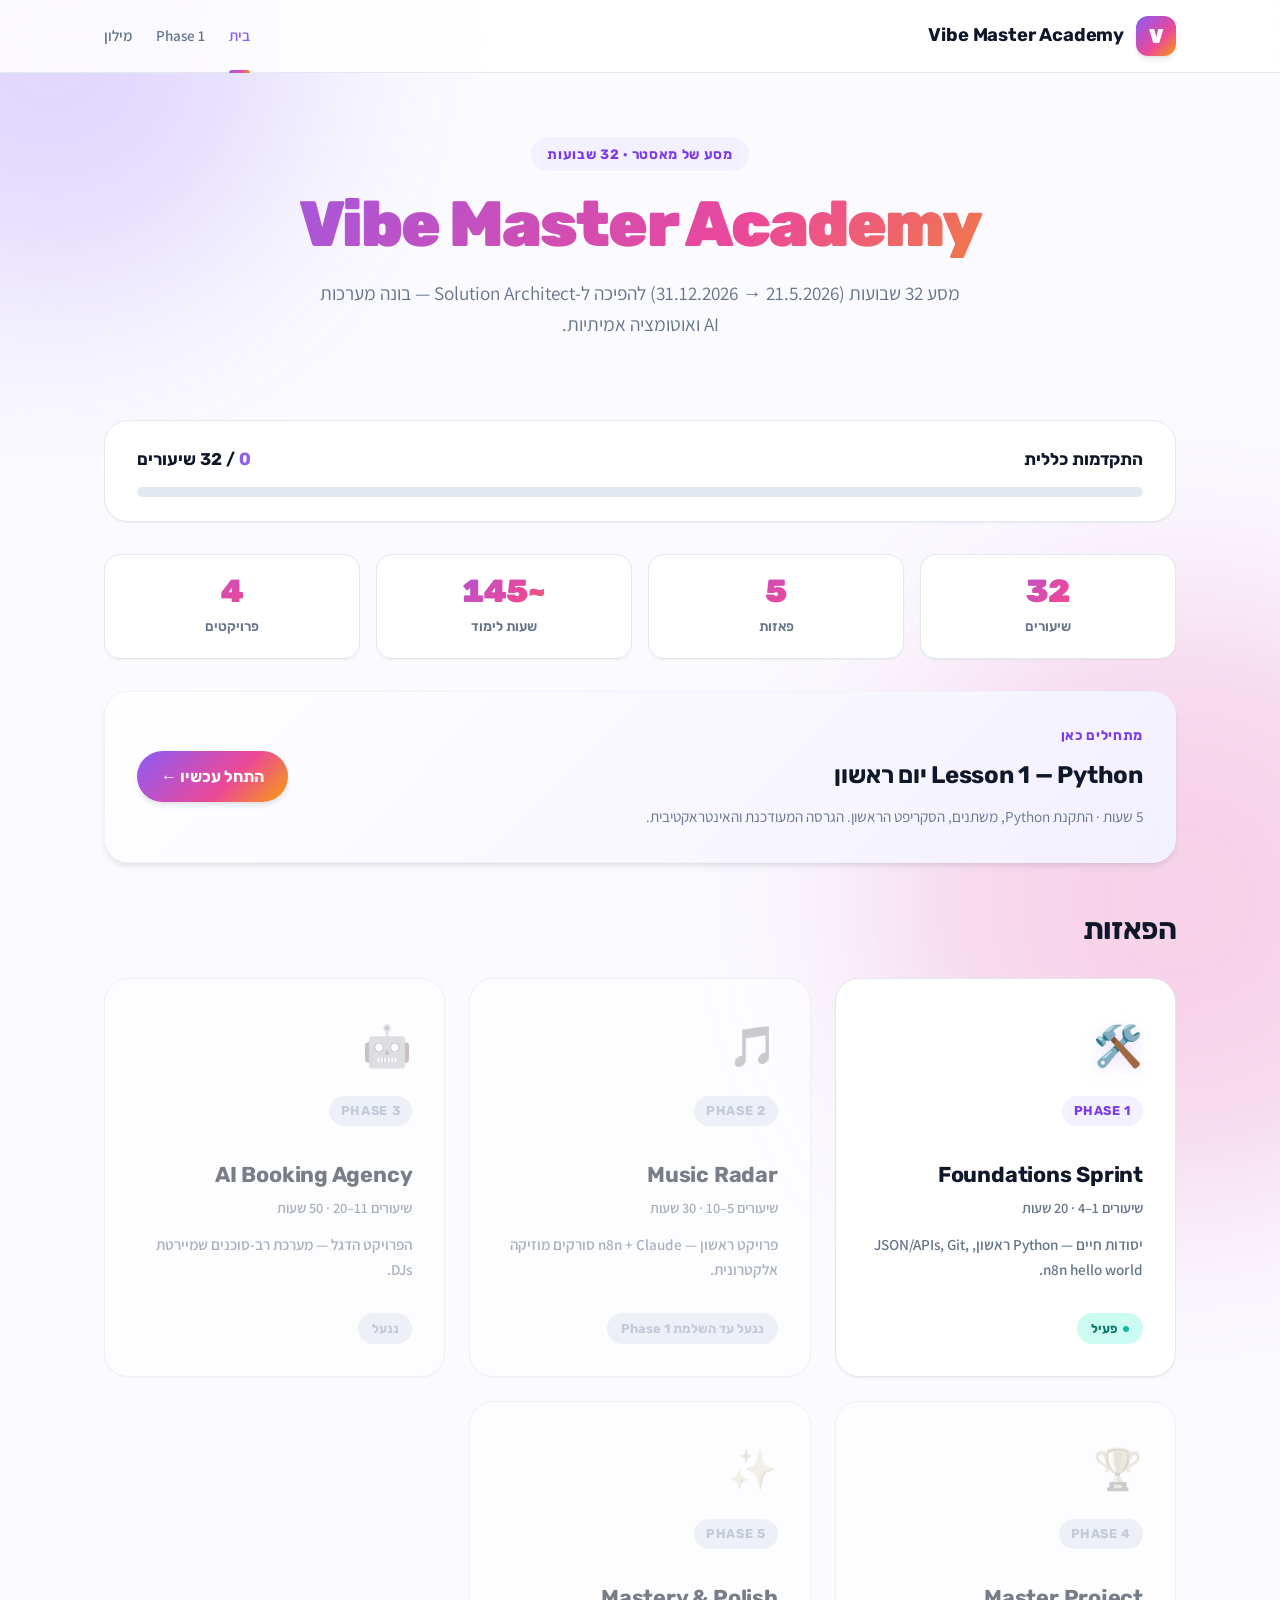
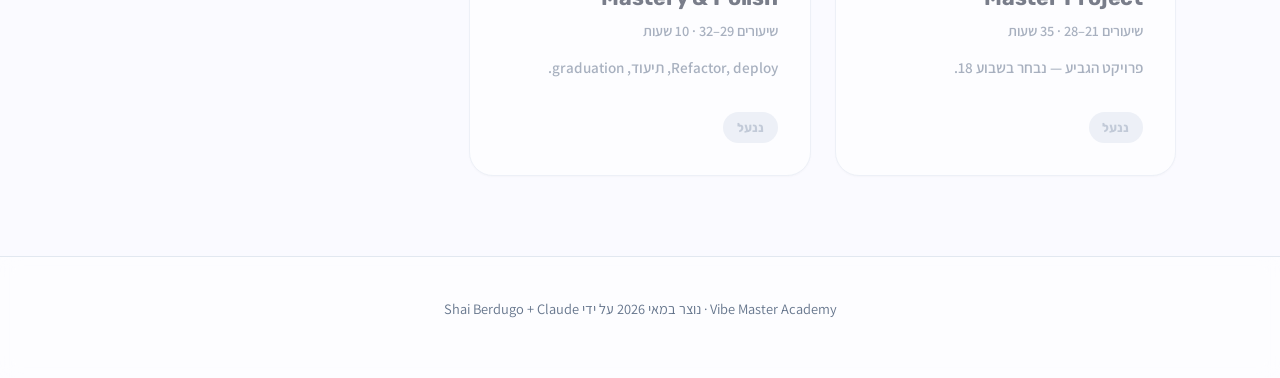
==== index.html @ 9d5c40d8 "Fix mobile horizontal overflow root cause + RTL arrow direction ROOT CAUSE — horizontal overflow on " ====
<!DOCTYPE html>
<html lang="he" dir="rtl">
<head>
  <meta charset="UTF-8">
  <meta name="viewport" content="width=device-width, initial-scale=1.0">
  <title>Vibe Master Academy — מסע 32 שבועות</title>
  <link rel="stylesheet" href="assets/css/styles.css?v=20260521-10">
</head>
<body>

  <header class="site-header">
    <div class="container site-header__inner">
      <a href="index.html" class="brand">
        <div class="brand__logo">V</div>
        <div class="brand__name">Vibe Master Academy</div>
      </a>
      <nav class="site-nav">
        <a href="index.html">בית</a>
        <a href="phase-1/index.html">Phase 1</a>
        <a href="glossary.html">מילון</a>
      </nav>
    </div>
  </header>

  <main class="container">
    <section class="hero">
      <div class="hero__eyebrow">מסע של מאסטר · 32 שבועות</div>
      <h1 class="hero__title">Vibe Master Academy</h1>
      <p class="hero__subtitle">
        מסע 32 שבועות (21.5.2026 → 31.12.2026) להפיכה ל-Solution Architect — בונה מערכות AI ואוטומציה אמיתיות.
      </p>
    </section>

    <section class="progress">
      <div class="progress__label">
        <span>התקדמות כללית</span>
        <span><strong>0</strong> / 32 שיעורים</span>
      </div>
      <div class="progress__bar">
        <div class="progress__fill" data-pct="0"></div>
      </div>
    </section>

    <div class="stats-strip">
      <div class="stat">
        <div class="stat__num">32</div>
        <div class="stat__label">שיעורים</div>
      </div>
      <div class="stat">
        <div class="stat__num">5</div>
        <div class="stat__label">פאזות</div>
      </div>
      <div class="stat">
        <div class="stat__num">~145</div>
        <div class="stat__label">שעות לימוד</div>
      </div>
      <div class="stat">
        <div class="stat__num">4</div>
        <div class="stat__label">פרויקטים</div>
      </div>
    </div>

    <div class="home-cta">
      <div class="home-cta__text">
        <div class="home-cta__label">מתחילים כאן</div>
        <div class="home-cta__title">Lesson 1 — Python יום ראשון</div>
        <div class="home-cta__desc">5 שעות · התקנת Python, משתנים, הסקריפט הראשון. הגרסה המעודכנת והאינטראקטיבית.</div>
      </div>
      <a href="phase-1/lesson-01.html" class="home-cta__btn">התחל עכשיו ←</a>
    </div>

    <h2>הפאזות</h2>
    <section class="phases">

      <a href="phase-1/index.html" class="phase-card">
        <span class="phase-card__icon">🛠️</span>
        <div class="phase-card__number">Phase 1</div>
        <h3 class="phase-card__title">Foundations Sprint</h3>
        <div class="phase-card__meta">שיעורים 1–4 · 20 שעות</div>
        <p class="phase-card__desc">יסודות חיים — Python ראשון, JSON/APIs, Git, n8n hello world.</p>
        <span class="phase-card__status phase-card__status--active">פעיל</span>
      </a>

      <a class="phase-card phase-card--locked">
        <span class="phase-card__icon">🎵</span>
        <div class="phase-card__number">Phase 2</div>
        <h3 class="phase-card__title">Music Radar</h3>
        <div class="phase-card__meta">שיעורים 5–10 · 30 שעות</div>
        <p class="phase-card__desc">פרויקט ראשון — n8n + Claude סורקים מוזיקה אלקטרונית.</p>
        <span class="phase-card__status phase-card__status--locked">ננעל עד השלמת Phase 1</span>
      </a>

      <a class="phase-card phase-card--locked">
        <span class="phase-card__icon">🤖</span>
        <div class="phase-card__number">Phase 3</div>
        <h3 class="phase-card__title">AI Booking Agency</h3>
        <div class="phase-card__meta">שיעורים 11–20 · 50 שעות</div>
        <p class="phase-card__desc">הפרויקט הדגל — מערכת רב-סוכנים שמיירטת DJs.</p>
        <span class="phase-card__status phase-card__status--locked">ננעל</span>
      </a>

      <a class="phase-card phase-card--locked">
        <span class="phase-card__icon">🏆</span>
        <div class="phase-card__number">Phase 4</div>
        <h3 class="phase-card__title">Master Project</h3>
        <div class="phase-card__meta">שיעורים 21–28 · 35 שעות</div>
        <p class="phase-card__desc">פרויקט הגביע — נבחר בשבוע 18.</p>
        <span class="phase-card__status phase-card__status--locked">ננעל</span>
      </a>

      <a class="phase-card phase-card--locked">
        <span class="phase-card__icon">✨</span>
        <div class="phase-card__number">Phase 5</div>
        <h3 class="phase-card__title">Mastery & Polish</h3>
        <div class="phase-card__meta">שיעורים 29–32 · 10 שעות</div>
        <p class="phase-card__desc">Refactor, deploy, תיעוד, graduation.</p>
        <span class="phase-card__status phase-card__status--locked">ננעל</span>
      </a>

    </section>

  </main>

  <footer class="site-footer">
    <div class="container">
      <p>Vibe Master Academy · נוצר במאי 2026 על ידי Shai Berdugo + Claude</p>
    </div>
  </footer>

  <script src="assets/js/app.js?v=20260521-10"></script>
</body>
</html>
---- assets/css/styles.css ----
/* ============================================
   Vibe Master Academy — Global Styles v2
   Hebrew RTL · playful + clean · modern fonts
   ============================================ */

@import url('https://fonts.googleapis.com/css2?family=Rubik:wght@500;700;900&family=Assistant:wght@400;600;700&family=JetBrains+Mono:wght@400;500&display=swap');

:root {
  /* Palette */
  --color-bg: #fafaff;
  --color-bg-card: #ffffff;
  --color-text: #0f172a;
  --color-text-soft: #64748b;
  --color-text-muted: #94a3b8;

  --color-primary: #8b5cf6;
  --color-primary-light: #a78bfa;
  --color-primary-dark: #7c3aed;
  --color-primary-soft: #f3f0ff;

  --color-secondary: #ec4899;
  --color-secondary-soft: #fce7f3;

  --color-accent: #14b8a6;
  --color-accent-soft: #ccfbf1;

  --color-success: #10b981;
  --color-warning: #f59e0b;
  --color-danger: #ef4444;

  --color-border: #e2e8f0;
  --color-border-strong: #cbd5e1;

  /* Gradients */
  --gradient-hero: linear-gradient(135deg, #8b5cf6 0%, #ec4899 60%, #f59e0b 100%);
  --gradient-purple: linear-gradient(135deg, #8b5cf6, #a78bfa);
  --gradient-pink: linear-gradient(135deg, #ec4899, #f472b6);

  /* Typography */
  --font-display: 'Rubik', -apple-system, BlinkMacSystemFont, sans-serif;
  --font-body: 'Assistant', -apple-system, BlinkMacSystemFont, sans-serif;
  --font-mono: 'JetBrains Mono', 'Fira Code', monospace;

  /* Spacing */
  --space-1: 0.25rem;
  --space-2: 0.5rem;
  --space-3: 0.75rem;
  --space-4: 1rem;
  --space-5: 1.25rem;
  --space-6: 1.5rem;
  --space-8: 2rem;
  --space-10: 2.5rem;
  --space-12: 3rem;
  --space-16: 4rem;
  --space-20: 5rem;

  /* Radii */
  --radius-sm: 0.5rem;
  --radius-md: 0.75rem;
  --radius-lg: 1rem;
  --radius-xl: 1.5rem;
  --radius-full: 999px;

  /* Shadows */
  --shadow-sm: 0 1px 2px rgb(15 23 42 / 0.05);
  --shadow-md: 0 4px 6px -1px rgb(15 23 42 / 0.1), 0 2px 4px -2px rgb(15 23 42 / 0.06);
  --shadow-lg: 0 10px 15px -3px rgb(15 23 42 / 0.1), 0 4px 6px -4px rgb(15 23 42 / 0.06);
  --shadow-xl: 0 20px 25px -5px rgb(15 23 42 / 0.1), 0 8px 10px -6px rgb(15 23 42 / 0.06);

  /* Transitions */
  --transition: 200ms cubic-bezier(0.4, 0, 0.2, 1);
}

* {
  box-sizing: border-box;
  margin: 0;
  padding: 0;
}

html {
  font-size: 16px;
  scroll-behavior: smooth;
}

body {
  direction: rtl;
  font-family: var(--font-body);
  font-size: 1.0625rem;
  line-height: 1.7;
  color: var(--color-text);
  background: var(--color-bg);
  min-height: 100vh;
  position: relative;
  overflow-x: hidden;
}

/* Decorative background blobs */
body::before,
body::after {
  content: '';
  position: fixed;
  border-radius: 50%;
  filter: blur(100px);
  opacity: 0.22;
  pointer-events: none;
  z-index: -1;
}

body::before {
  width: 500px;
  height: 500px;
  background: var(--color-primary);
  top: -200px;
  left: -200px;
}

body::after {
  width: 600px;
  height: 600px;
  background: var(--color-secondary);
  bottom: -300px;
  right: -200px;
}

/* === Layout === */
.container {
  max-width: 1120px;
  margin: 0 auto;
  padding: 0 var(--space-6);
  position: relative;
  z-index: 1;
}

.site-header {
  background: rgba(255, 255, 255, 0.85);
  backdrop-filter: blur(20px);
  -webkit-backdrop-filter: blur(20px);
  border-bottom: 1px solid var(--color-border);
  padding: var(--space-4) 0;
  position: sticky;
  top: 0;
  z-index: 100;
}

.site-header__inner {
  display: flex;
  align-items: center;
  justify-content: space-between;
}

.brand {
  display: flex;
  align-items: center;
  gap: var(--space-3);
  text-decoration: none;
  color: var(--color-text);
}

.brand__logo {
  width: 40px;
  height: 40px;
  border-radius: var(--radius-md);
  background: var(--gradient-hero);
  display: flex;
  align-items: center;
  justify-content: center;
  color: white;
  font-weight: 900;
  font-family: var(--font-display);
  font-size: 1.25rem;
  box-shadow: var(--shadow-md);
}

.brand__name {
  font-family: var(--font-display);
  font-weight: 700;
  font-size: 1.15rem;
  letter-spacing: -0.01em;
}

.site-nav {
  display: flex;
  gap: var(--space-6);
}

.site-nav a {
  color: var(--color-text-soft);
  text-decoration: none;
  font-weight: 600;
  font-size: 0.95rem;
  transition: color var(--transition);
  position: relative;
}

.site-nav a:hover,
.site-nav a.active {
  color: var(--color-primary);
}

.site-nav a.active::after {
  content: '';
  position: absolute;
  bottom: -24px;
  right: 0;
  left: 0;
  height: 3px;
  background: var(--gradient-hero);
  border-radius: var(--radius-full) var(--radius-full) 0 0;
}

/* === Typography === */
h1, h2, h3, h4 {
  font-family: var(--font-display);
  font-weight: 700;
  line-height: 1.2;
  letter-spacing: -0.02em;
  margin-bottom: var(--space-4);
}

h1 { font-size: 2.5rem; font-weight: 900; }
h2 { font-size: 1.85rem; margin-top: var(--space-12); }
h3 { font-size: 1.4rem; margin-top: var(--space-6); }
h4 { font-size: 1.15rem; margin-top: var(--space-4); }

p { margin-bottom: var(--space-4); }

a {
  color: var(--color-primary);
  text-decoration: none;
  font-weight: 600;
}

a:hover { text-decoration: underline; }

strong { font-weight: 700; }

code {
  font-family: var(--font-mono);
  font-size: 0.9em;
  background: var(--color-primary-soft);
  color: var(--color-primary-dark);
  padding: 0.15rem 0.5rem;
  border-radius: var(--radius-sm);
  direction: ltr;
  display: inline-block;
  font-weight: 500;
}

pre {
  background: #1e293b;
  color: #f1f5f9;
  padding: var(--space-5);
  border-radius: var(--radius-md);
  overflow-x: auto;
  margin: var(--space-4) 0;
  direction: ltr;
  text-align: left;
  box-shadow: var(--shadow-md);
}

pre code {
  background: transparent;
  color: inherit;
  padding: 0;
  font-weight: 400;
}

kbd {
  display: inline-block;
  background: linear-gradient(180deg, #ffffff, #f1f5f9);
  border: 1px solid var(--color-border-strong);
  border-bottom-width: 2px;
  border-radius: var(--radius-sm);
  padding: 0.1rem 0.5rem;
  font-family: var(--font-mono);
  font-size: 0.85em;
  font-weight: 600;
  color: var(--color-text);
  box-shadow: 0 1px 0 rgba(15, 23, 42, 0.05);
  direction: ltr;
  white-space: nowrap;
  margin: 0 0.1rem;
}

/* === Hero === */
.hero {
  padding: var(--space-16) 0 var(--space-12);
  text-align: center;
  animation: fadeInUp 600ms ease-out;
}

.hero__eyebrow {
  display: inline-block;
  background: var(--color-primary-soft);
  color: var(--color-primary-dark);
  font-family: var(--font-display);
  font-weight: 700;
  font-size: 0.85rem;
  padding: 0.35rem 1rem;
  border-radius: var(--radius-full);
  margin-bottom: var(--space-5);
  text-transform: uppercase;
  letter-spacing: 0.05em;
}

.hero__title {
  font-family: var(--font-display);
  font-size: clamp(2.5rem, 6vw, 4rem);
  font-weight: 900;
  letter-spacing: -0.03em;
  line-height: 1.05;
  margin-bottom: var(--space-5);
  background: var(--gradient-hero);
  -webkit-background-clip: text;
  -webkit-text-fill-color: transparent;
  background-clip: text;
}

.hero__subtitle {
  font-size: 1.2rem;
  color: var(--color-text-soft);
  max-width: 640px;
  margin: 0 auto;
  line-height: 1.6;
}

/* === Progress === */
.progress {
  background: var(--color-bg-card);
  border: 1px solid var(--color-border);
  border-radius: var(--radius-xl);
  padding: var(--space-6) var(--space-8);
  margin: var(--space-8) 0;
  box-shadow: var(--shadow-sm);
}

.progress__label {
  display: flex;
  justify-content: space-between;
  align-items: center;
  font-family: var(--font-display);
  font-weight: 700;
  margin-bottom: var(--space-3);
  color: var(--color-text);
}

.progress__label strong {
  font-size: 1.1rem;
  color: var(--color-primary);
}

.progress__bar {
  height: 10px;
  background: var(--color-border);
  border-radius: var(--radius-full);
  overflow: hidden;
}

.progress__fill {
  height: 100%;
  background: var(--gradient-hero);
  border-radius: var(--radius-full);
  transition: width 800ms cubic-bezier(0.4, 0, 0.2, 1);
}

/* === Phase grid === */
.phases {
  display: grid;
  grid-template-columns: repeat(auto-fit, minmax(290px, 1fr));
  gap: var(--space-6);
  margin: var(--space-8) 0 var(--space-16);
}

.phase-card {
  background: var(--color-bg-card);
  border: 1px solid var(--color-border);
  border-radius: var(--radius-xl);
  padding: var(--space-8);
  transition: all var(--transition);
  text-decoration: none;
  color: var(--color-text);
  display: block;
  position: relative;
  overflow: hidden;
  box-shadow: var(--shadow-sm);
  animation: fadeInUp 500ms ease-out backwards;
}

.phase-card::before {
  content: '';
  position: absolute;
  top: 0;
  right: 0;
  left: 0;
  height: 4px;
  background: var(--gradient-hero);
  opacity: 0;
  transition: opacity var(--transition);
}

.phase-card:hover {
  transform: translateY(-4px);
  box-shadow: var(--shadow-xl);
  border-color: var(--color-primary-light);
  text-decoration: none;
}

.phase-card:hover::before { opacity: 1; }

.phase-card:nth-child(1) { animation-delay: 50ms; }
.phase-card:nth-child(2) { animation-delay: 100ms; }
.phase-card:nth-child(3) { animation-delay: 150ms; }
.phase-card:nth-child(4) { animation-delay: 200ms; }
.phase-card:nth-child(5) { animation-delay: 250ms; }

.phase-card__icon {
  font-size: 2.5rem;
  margin-bottom: var(--space-4);
  display: block;
  filter: drop-shadow(0 4px 8px rgb(139 92 246 / 0.2));
}

.phase-card__number {
  display: inline-block;
  background: var(--color-primary-soft);
  color: var(--color-primary-dark);
  font-family: var(--font-display);
  font-weight: 700;
  font-size: 0.8rem;
  padding: 0.25rem 0.75rem;
  border-radius: var(--radius-full);
  margin-bottom: var(--space-3);
  text-transform: uppercase;
  letter-spacing: 0.05em;
}

/* ============================================
   Interactive Lesson Components
   ============================================ */

/* Lesson hero */
.lesson-hero {
  background: linear-gradient(135deg, var(--color-primary-soft), #fff 60%);
  border-radius: var(--radius-xl);
  padding: var(--space-10) var(--space-8);
  margin: var(--space-8) 0;
  border: 1px solid var(--color-border);
  box-shadow: var(--shadow-sm);
}

.lesson-hero__meta {
  display: inline-block;
  background: white;
  color: var(--color-primary-dark);
  font-family: var(--font-display);
  font-size: 0.8rem;
  font-weight: 700;
  padding: 0.4rem 1rem;
  border-radius: var(--radius-full);
  margin-bottom: var(--space-4);
  text-transform: uppercase;
  letter-spacing: 0.05em;
  border: 1px solid var(--color-primary-soft);
}

.lesson-hero__title {
  font-family: var(--font-display);
  font-size: clamp(2rem, 5vw, 3rem);
  font-weight: 900;
  letter-spacing: -0.03em;
  line-height: 1.1;
  margin-bottom: var(--space-4);
}

.lesson-hero__intro {
  font-size: 1.15rem;
  color: var(--color-text-soft);
  margin-bottom: var(--space-6);
  line-height: 1.6;
}

.objectives {
  background: white;
  border: 1px solid var(--color-border);
  border-radius: var(--radius-lg);
  padding: var(--space-5) var(--space-6);
  margin-top: var(--space-6);
}

.objectives__title {
  font-family: var(--font-display);
  font-weight: 700;
  font-size: 0.95rem;
  margin-bottom: var(--space-3);
  color: var(--color-primary-dark);
  text-transform: uppercase;
  letter-spacing: 0.05em;
}

.objectives__list {
  list-style: none;
  padding: 0;
  margin: 0;
}

.objectives__list li {
  padding: var(--space-2) 0;
  display: flex;
  align-items: start;
  gap: var(--space-3);
  font-weight: 600;
}

.objectives__list li::before {
  content: '✓';
  color: var(--color-success);
  font-weight: 900;
  flex-shrink: 0;
}

/* Sticky lesson TOC */
.lesson-toc {
  position: sticky;
  top: 72px;
  background: rgba(255, 255, 255, 0.95);
  backdrop-filter: blur(20px);
  -webkit-backdrop-filter: blur(20px);
  border: 1px solid var(--color-border);
  border-radius: var(--radius-full);
  padding: var(--space-2);
  margin: var(--space-8) 0;
  z-index: 50;
  box-shadow: var(--shadow-md);
  display: flex;
  gap: var(--space-1);
  overflow-x: auto;
}

.lesson-toc__item {
  flex: 1;
  text-align: center;
  padding: var(--space-2) var(--space-4);
  border-radius: var(--radius-full);
  text-decoration: none;
  color: var(--color-text-soft);
  font-family: var(--font-display);
  font-weight: 600;
  font-size: 0.9rem;
  transition: all var(--transition);
  white-space: nowrap;
  min-width: max-content;
}

.lesson-toc__item:hover {
  background: var(--color-primary-soft);
  color: var(--color-primary-dark);
  text-decoration: none;
}

.lesson-toc__item.active {
  background: var(--gradient-hero);
  color: white;
  box-shadow: var(--shadow-sm);
}

.lesson-toc__item.completed {
  color: var(--color-success);
}

.lesson-toc__item.completed::before {
  content: '✓ ';
}

/* Lesson sections */
.lesson-section {
  background: white;
  border: 1px solid var(--color-border);
  border-radius: var(--radius-xl);
  padding: var(--space-8);
  margin: var(--space-6) 0;
  box-shadow: var(--shadow-sm);
  scroll-margin-top: 140px;
}

.lesson-section__header {
  display: flex;
  align-items: center;
  gap: var(--space-4);
  margin-bottom: var(--space-6);
  padding-bottom: var(--space-4);
  border-bottom: 2px solid var(--color-primary-soft);
}

.lesson-section__num {
  width: 44px;
  height: 44px;
  border-radius: var(--radius-md);
  background: var(--gradient-hero);
  color: white;
  display: flex;
  align-items: center;
  justify-content: center;
  font-family: var(--font-display);
  font-weight: 900;
  font-size: 1.25rem;
  flex-shrink: 0;
}

.lesson-section__title {
  font-family: var(--font-display);
  font-size: 1.6rem;
  font-weight: 700;
  margin: 0;
  flex: 1;
}

.lesson-section__time {
  background: var(--color-primary-soft);
  color: var(--color-primary-dark);
  font-family: var(--font-display);
  font-weight: 700;
  font-size: 0.85rem;
  padding: 0.3rem 0.8rem;
  border-radius: var(--radius-full);
}

/* Code blocks */
.code-block {
  border-radius: var(--radius-md);
  overflow: hidden;
  margin: var(--space-4) 0;
  box-shadow: var(--shadow-md);
  border: 1px solid #334155;
}

.code-block__header {
  display: flex;
  justify-content: space-between;
  align-items: center;
  background: #0f172a;
  color: #94a3b8;
  padding: var(--space-2) var(--space-4);
  font-family: var(--font-mono);
  font-size: 0.85rem;
  direction: ltr;
}

.code-block__filename {
  font-weight: 500;
}

.code-block__copy {
  background: transparent;
  border: 1px solid #334155;
  color: #cbd5e1;
  padding: 0.25rem 0.7rem;
  border-radius: var(--radius-sm);
  font-family: var(--font-body);
  font-size: 0.8rem;
  font-weight: 600;
  cursor: pointer;
  transition: all var(--transition);
}

.code-block__copy:hover {
  background: #1e293b;
  color: white;
}

.code-block__copy.copied {
  background: var(--color-success);
  color: white;
  border-color: var(--color-success);
}

.code-block pre {
  margin: 0;
  border-radius: 0;
  box-shadow: none;
}

/* Steps */
.steps {
  display: flex;
  flex-direction: column;
  gap: var(--space-4);
  margin: var(--space-6) 0;
}

.step {
  display: flex;
  gap: var(--space-4);
  padding: var(--space-5);
  background: var(--color-primary-soft);
  border-radius: var(--radius-lg);
  border-right: 4px solid var(--color-primary);
}

.step__num {
  width: 36px;
  height: 36px;
  border-radius: 50%;
  background: white;
  color: var(--color-primary-dark);
  display: flex;
  align-items: center;
  justify-content: center;
  font-family: var(--font-display);
  font-weight: 900;
  font-size: 1rem;
  flex-shrink: 0;
  box-shadow: var(--shadow-sm);
}

.step__body { flex: 1; }

.step__title {
  font-family: var(--font-display);
  font-weight: 700;
  font-size: 1.1rem;
  margin-bottom: var(--space-2);
}

/* Expected output */
.output {
  margin: var(--space-4) 0;
  border-radius: var(--radius-md);
  overflow: hidden;
  border: 2px solid var(--color-accent);
}

.output__label {
  background: var(--color-accent);
  color: white;
  font-family: var(--font-display);
  font-weight: 700;
  font-size: 0.85rem;
  padding: 0.4rem var(--space-4);
  text-transform: uppercase;
  letter-spacing: 0.05em;
}

.output pre {
  margin: 0;
  background: #f0fdfa;
  color: #134e4a;
  border-radius: 0;
  box-shadow: none;
}

/* Inline term tooltip */
.term {
  display: inline;
  border-bottom: 2px dotted var(--color-primary);
  cursor: help;
  font-weight: 700;
  color: var(--color-primary-dark);
  position: relative;
}

.term:hover { background: var(--color-primary-soft); }

/* Tooltip */
.tooltip {
  position: absolute;
  background: #0f172a;
  color: white;
  padding: var(--space-3) var(--space-4);
  border-radius: var(--radius-md);
  font-size: 0.9rem;
  font-weight: 400;
  line-height: 1.5;
  max-width: 280px;
  z-index: 1000;
  box-shadow: var(--shadow-xl);
  animation: tooltipIn 200ms ease-out;
  pointer-events: auto;
}

.tooltip__title {
  font-family: var(--font-display);
  font-weight: 700;
  color: #c4b5fd;
  margin-bottom: var(--space-1);
  font-size: 0.95rem;
}

.tooltip__link {
  display: inline-block;
  margin-top: var(--space-2);
  color: #a78bfa;
  font-weight: 600;
  font-size: 0.85rem;
  text-decoration: none;
}

.tooltip__link:hover { text-decoration: underline; }

@keyframes tooltipIn {
  from { opacity: 0; transform: translateY(-4px); }
  to { opacity: 1; transform: translateY(0); }
}

/* Hint / Solution disclosure */
.hint, .solution {
  background: var(--color-bg);
  border: 1px solid var(--color-border);
  border-radius: var(--radius-md);
  padding: var(--space-4) var(--space-5);
  margin: var(--space-4) 0;
}

.hint summary, .solution summary {
  cursor: pointer;
  font-family: var(--font-display);
  font-weight: 700;
  font-size: 1rem;
  color: var(--color-primary-dark);
  list-style: none;
  display: flex;
  align-items: center;
  gap: var(--space-2);
}

.hint summary::before {
  content: '💡';
  font-size: 1.2rem;
}

.solution summary::before {
  content: '🔓';
  font-size: 1.2rem;
}

.hint[open] summary, .solution[open] summary {
  margin-bottom: var(--space-3);
}

.hint[open], .solution[open] {
  background: white;
  box-shadow: var(--shadow-sm);
}

/* Refresher box */
.refresher {
  background: linear-gradient(135deg, #fef3c7, #fffbeb);
  border-right: 4px solid var(--color-warning);
  padding: var(--space-4) var(--space-5);
  border-radius: var(--radius-md);
  margin: var(--space-4) 0;
}

.refresher__title {
  font-family: var(--font-display);
  font-weight: 700;
  font-size: 0.95rem;
  color: #92400e;
  margin-bottom: var(--space-2);
  display: flex;
  align-items: center;
  gap: var(--space-2);
}

.refresher__title::before { content: '🔁'; }

/* Section complete button */
.section-complete-btn {
  display: inline-flex;
  align-items: center;
  gap: var(--space-2);
  background: white;
  border: 2px solid var(--color-border);
  color: var(--color-text-soft);
  font-family: var(--font-display);
  font-weight: 700;
  font-size: 1rem;
  padding: var(--space-3) var(--space-6);
  border-radius: var(--radius-full);
  cursor: pointer;
  transition: all var(--transition);
  margin-top: var(--space-6);
}

.section-complete-btn:hover {
  border-color: var(--color-primary);
  color: var(--color-primary);
}

.section-complete-btn.completed {
  background: var(--color-success);
  border-color: var(--color-success);
  color: white;
}

.section-complete-btn.completed::before { content: '✓ '; }

/* Lesson navigation footer */
.lesson-footer {
  display: flex;
  justify-content: space-between;
  gap: var(--space-4);
  margin: var(--space-12) 0 var(--space-8);
}

.lesson-nav-btn {
  flex: 1;
  background: white;
  border: 1px solid var(--color-border);
  border-radius: var(--radius-lg);
  padding: var(--space-5) var(--space-6);
  text-decoration: none;
  color: var(--color-text);
  transition: all var(--transition);
  box-shadow: var(--shadow-sm);
}

.lesson-nav-btn:hover {
  transform: translateY(-2px);
  box-shadow: var(--shadow-lg);
  border-color: var(--color-primary-light);
  text-decoration: none;
}

.lesson-nav-btn__label {
  font-family: var(--font-display);
  font-size: 0.8rem;
  color: var(--color-text-soft);
  font-weight: 600;
  margin-bottom: var(--space-1);
  text-transform: uppercase;
  letter-spacing: 0.05em;
}

.lesson-nav-btn__title {
  font-family: var(--font-display);
  font-weight: 700;
  font-size: 1.1rem;
}

.lesson-nav-btn--disabled {
  opacity: 0.4;
  pointer-events: none;
}

.lesson-nav-btn--next {
  background: var(--gradient-hero);
  color: white;
  border: none;
}

.lesson-nav-btn--next .lesson-nav-btn__label { color: rgba(255,255,255,0.8); }

/* Mini divider between subsections */
.mini-divider {
  border: none;
  border-top: 1px dashed var(--color-border);
  margin: var(--space-6) 0;
}

/* Table styling */
.lesson-section table {
  width: 100%;
  border-collapse: collapse;
  margin: var(--space-4) 0;
  font-family: var(--font-body);
}

.lesson-section table thead {
  background: var(--color-primary-soft);
}

.lesson-section table th,
.lesson-section table td {
  padding: var(--space-3) var(--space-4);
  text-align: right;
  border: 1px solid var(--color-border);
}

.lesson-section table th {
  font-family: var(--font-display);
  font-weight: 700;
  color: var(--color-primary-dark);
}

.lesson-section table code {
  white-space: nowrap;
}

/* Responsive */
@media (max-width: 768px) {
  .lesson-toc { padding: var(--space-1); gap: 0; }
  .lesson-toc__item { font-size: 0.8rem; padding: var(--space-2); }
  .lesson-section { padding: var(--space-5); }
  .lesson-section__title { font-size: 1.3rem; }
  .lesson-hero { padding: var(--space-6); }
  .lesson-hero__title { font-size: 1.85rem; }
  .lesson-footer { flex-direction: column; }
}

.phase-card__title {
  font-family: var(--font-display);
  font-size: 1.35rem;
  font-weight: 700;
  margin-bottom: var(--space-2);
  letter-spacing: -0.01em;
}

.phase-card__meta {
  color: var(--color-text-soft);
  font-size: 0.9rem;
  font-weight: 600;
  margin-bottom: var(--space-3);
}

.phase-card__desc {
  color: var(--color-text-soft);
  font-size: 0.95rem;
  line-height: 1.6;
}

.phase-card--locked {
  opacity: 0.55;
  pointer-events: none;
}

.phase-card--locked .phase-card__number {
  background: var(--color-border);
  color: var(--color-text-muted);
}

.phase-card--locked .phase-card__icon {
  filter: grayscale(0.8);
  opacity: 0.6;
}

.phase-card__status {
  display: inline-flex;
  align-items: center;
  gap: 0.4rem;
  font-size: 0.8rem;
  font-weight: 700;
  padding: 0.3rem 0.85rem;
  border-radius: var(--radius-full);
  margin-top: var(--space-4);
  font-family: var(--font-display);
}

.phase-card__status--active {
  background: var(--color-accent-soft);
  color: #0f766e;
}

.phase-card__status--active::before {
  content: '';
  width: 6px;
  height: 6px;
  background: var(--color-accent);
  border-radius: 50%;
  display: inline-block;
  animation: pulse 1.5s ease-in-out infinite;
}

.phase-card__status--locked {
  background: var(--color-border);
  color: var(--color-text-muted);
}

@keyframes pulse {
  0%, 100% { opacity: 1; transform: scale(1); }
  50% { opacity: 0.5; transform: scale(0.9); }
}

/* === Lesson grid === */
.lessons-grid {
  display: grid;
  grid-template-columns: repeat(auto-fit, minmax(240px, 1fr));
  gap: var(--space-4);
  margin: var(--space-6) 0;
}

.lesson-card {
  background: var(--color-bg-card);
  border: 1px solid var(--color-border);
  border-radius: var(--radius-lg);
  padding: var(--space-5);
  text-decoration: none;
  color: var(--color-text);
  transition: all var(--transition);
  box-shadow: var(--shadow-sm);
}

.lesson-card:hover {
  transform: translateY(-2px);
  box-shadow: var(--shadow-lg);
  border-color: var(--color-primary-light);
  text-decoration: none;
}

.lesson-card__num {
  font-family: var(--font-display);
  font-size: 0.8rem;
  font-weight: 700;
  color: var(--color-primary);
  margin-bottom: var(--space-1);
  text-transform: uppercase;
  letter-spacing: 0.05em;
}

.lesson-card__title {
  font-family: var(--font-display);
  font-weight: 700;
  font-size: 1.1rem;
  margin-bottom: var(--space-2);
}

.lesson-card__hours {
  font-size: 0.85rem;
  color: var(--color-text-soft);
}

/* === Lesson content === */
.lesson {
  max-width: 780px;
  margin: 0 auto;
  padding: var(--space-12) 0;
}

.lesson__meta {
  display: inline-block;
  color: var(--color-primary-dark);
  background: var(--color-primary-soft);
  font-family: var(--font-display);
  font-size: 0.85rem;
  font-weight: 700;
  padding: 0.3rem 0.8rem;
  border-radius: var(--radius-full);
  margin-bottom: var(--space-4);
}

.lesson__title {
  font-family: var(--font-display);
  font-size: 2.5rem;
  font-weight: 900;
  letter-spacing: -0.03em;
  line-height: 1.1;
  margin-bottom: var(--space-4);
}

.lesson__intro {
  font-size: 1.2rem;
  color: var(--color-text-soft);
  margin-bottom: var(--space-8);
  line-height: 1.6;
}

.checklist {
  background: var(--color-bg-card);
  border: 1px solid var(--color-border);
  border-radius: var(--radius-xl);
  padding: var(--space-6) var(--space-8);
  margin: var(--space-6) 0;
  box-shadow: var(--shadow-sm);
}

.checklist ul {
  list-style: none;
  padding: 0;
}

.checklist li {
  padding: var(--space-3) 0;
  display: flex;
  align-items: start;
  gap: var(--space-3);
  cursor: pointer;
  user-select: none;
  transition: color var(--transition);
  font-weight: 600;
}

.checklist li:hover { color: var(--color-primary); }

.checklist li::before {
  content: '○';
  font-size: 1.3rem;
  color: var(--color-text-muted);
  margin-left: var(--space-2);
  flex-shrink: 0;
  transition: all var(--transition);
}

.checklist li.checked::before {
  content: '●';
  color: var(--color-success);
}

.checklist li.checked {
  text-decoration: line-through;
  color: var(--color-text-muted);
}

.callout {
  border-right: 4px solid var(--color-primary);
  background: var(--color-primary-soft);
  padding: var(--space-5) var(--space-6);
  border-radius: var(--radius-md);
  margin: var(--space-6) 0;
}

.callout--warning {
  border-color: var(--color-warning);
  background: #fef3c7;
}

.callout__title {
  font-family: var(--font-display);
  font-weight: 700;
  font-size: 1.05rem;
  margin-bottom: var(--space-2);
  color: var(--color-text);
}

.callout p {
  margin-bottom: 0;
  color: var(--color-text);
}

.callout p + p {
  margin-top: var(--space-3);
}

/* === Footer === */
.site-footer {
  margin-top: var(--space-20);
  padding: var(--space-10) 0;
  background: rgba(255, 255, 255, 0.5);
  backdrop-filter: blur(10px);
  border-top: 1px solid var(--color-border);
  text-align: center;
  color: var(--color-text-soft);
  font-size: 0.9rem;
}

/* === Animations === */
@keyframes fadeInUp {
  from {
    opacity: 0;
    transform: translateY(20px);
  }
  to {
    opacity: 1;
    transform: translateY(0);
  }
}

/* === Responsive === */
@media (max-width: 768px) {
  h1 { font-size: 1.85rem; }
  h2 { font-size: 1.5rem; }
  .lesson__title { font-size: 1.85rem; }
  .site-nav { gap: var(--space-4); font-size: 0.85rem; }
  .container { padding: 0 var(--space-4); }
  .phase-card { padding: var(--space-6); }
  .hero { padding: var(--space-10) 0 var(--space-8); }
  .hero__subtitle { font-size: 1.05rem; }
}

/* ============================================
   UX/UI Overhaul — v3
   Better lesson cards, breadcrumbs, reading progress, badges
   ============================================ */

/* === Reading progress bar (fixed top) === */
.reading-progress {
  position: fixed;
  top: 0;
  right: 0;
  left: 0;
  height: 3px;
  background: transparent;
  z-index: 101;
  pointer-events: none;
}

.reading-progress__fill {
  height: 100%;
  background: var(--gradient-hero);
  width: 0;
  transition: width 100ms ease-out;
  box-shadow: 0 0 8px rgba(139, 92, 246, 0.5);
}

/* === Breadcrumbs === */
.breadcrumbs {
  display: flex;
  align-items: center;
  gap: var(--space-2);
  padding: var(--space-4) 0 0;
  font-family: var(--font-body);
  font-size: 0.9rem;
  color: var(--color-text-soft);
  flex-wrap: wrap;
}

.breadcrumbs a {
  color: var(--color-text-soft);
  text-decoration: none;
  font-weight: 600;
  padding: 0.25rem 0.6rem;
  border-radius: var(--radius-full);
  transition: all var(--transition);
}

.breadcrumbs a:hover {
  background: var(--color-primary-soft);
  color: var(--color-primary-dark);
  text-decoration: none;
}

.breadcrumbs__separator {
  color: var(--color-text-muted);
  font-size: 0.85rem;
  user-select: none;
}

.breadcrumbs__current {
  color: var(--color-text);
  font-weight: 700;
  padding: 0.25rem 0.6rem;
}

.breadcrumbs__home::before {
  content: '🏠';
  margin-left: var(--space-1);
  font-size: 0.95em;
}

/* === Lesson Cards v2 === */
.lessons-grid {
  display: grid;
  grid-template-columns: repeat(2, 1fr);
  gap: var(--space-5);
  margin: var(--space-6) 0 var(--space-12);
}

@media (max-width: 720px) {
  .lessons-grid { grid-template-columns: 1fr; }
}

.lesson-card {
  background: var(--color-bg-card);
  border: 1px solid var(--color-border);
  border-radius: var(--radius-xl);
  padding: var(--space-6);
  text-decoration: none;
  color: var(--color-text);
  transition: all var(--transition);
  box-shadow: var(--shadow-sm);
  position: relative;
  overflow: hidden;
  display: grid;
  grid-template-columns: auto 1fr;
  gap: var(--space-5);
  align-items: start;
}

.lesson-card::before {
  content: '';
  position: absolute;
  inset: 0;
  background: var(--gradient-hero);
  opacity: 0;
  transition: opacity var(--transition);
  pointer-events: none;
  border-radius: var(--radius-xl);
  z-index: -1;
}

.lesson-card::after {
  content: '';
  position: absolute;
  top: 0;
  right: 0;
  width: 6px;
  height: 100%;
  background: var(--gradient-purple);
  opacity: 0;
  transition: opacity var(--transition);
}

.lesson-card:hover {
  transform: translateY(-4px);
  box-shadow: var(--shadow-xl);
  border-color: var(--color-primary-light);
  text-decoration: none;
}

.lesson-card:hover::after { opacity: 1; }

.lesson-card__number {
  font-family: var(--font-display);
  font-weight: 900;
  font-size: 3.5rem;
  line-height: 1;
  background: var(--gradient-hero);
  -webkit-background-clip: text;
  -webkit-text-fill-color: transparent;
  background-clip: text;
  letter-spacing: -0.04em;
  flex-shrink: 0;
}

.lesson-card__body {
  display: flex;
  flex-direction: column;
  gap: var(--space-2);
  min-width: 0;
}

.lesson-card__tag {
  display: inline-block;
  background: var(--color-primary-soft);
  color: var(--color-primary-dark);
  font-family: var(--font-display);
  font-size: 0.7rem;
  font-weight: 700;
  padding: 0.2rem 0.6rem;
  border-radius: var(--radius-full);
  text-transform: uppercase;
  letter-spacing: 0.05em;
  width: fit-content;
}

.lesson-card__title {
  font-family: var(--font-display);
  font-weight: 700;
  font-size: 1.35rem;
  letter-spacing: -0.01em;
  margin: 0;
  line-height: 1.25;
}

.lesson-card__meta {
  display: flex;
  align-items: center;
  gap: var(--space-2);
  font-size: 0.85rem;
  color: var(--color-text-soft);
  font-weight: 600;
}

.lesson-card__meta::before {
  content: '⏱';
  font-size: 0.95rem;
}

.lesson-card__chips {
  display: flex;
  flex-wrap: wrap;
  gap: var(--space-2);
  margin-top: var(--space-2);
}

.lesson-card__chip {
  background: var(--color-bg);
  color: var(--color-text-soft);
  font-size: 0.78rem;
  font-weight: 600;
  padding: 0.2rem 0.7rem;
  border-radius: var(--radius-full);
  border: 1px solid var(--color-border);
}

.lesson-card__cta {
  margin-top: var(--space-3);
  font-family: var(--font-display);
  font-weight: 700;
  font-size: 0.9rem;
  color: var(--color-primary);
  display: inline-flex;
  align-items: center;
  gap: 0.3rem;
  transition: gap var(--transition);
}

.lesson-card:hover .lesson-card__cta { gap: 0.6rem; }

.lesson-card__cta::after { content: '←'; }

/* Locked lesson card */
.lesson-card--locked {
  opacity: 0.55;
  pointer-events: none;
}

.lesson-card--locked .lesson-card__number {
  filter: grayscale(0.8);
}

/* === Section badge (numbered gradient circle) === */
.lesson-section__num {
  background: var(--gradient-hero);
  box-shadow: 0 8px 16px -4px rgba(139, 92, 246, 0.4);
}

/* Decorative divider between sections */
.section-divider {
  display: flex;
  align-items: center;
  justify-content: center;
  margin: var(--space-12) 0;
  gap: var(--space-4);
}

.section-divider::before,
.section-divider::after {
  content: '';
  flex: 1;
  height: 1px;
  background: linear-gradient(to right, transparent, var(--color-border), transparent);
}

.section-divider__dot {
  width: 8px;
  height: 8px;
  border-radius: 50%;
  background: var(--gradient-hero);
  flex-shrink: 0;
}

/* === Lesson hero v2 — topic chips === */
.lesson-hero__chips {
  display: flex;
  flex-wrap: wrap;
  gap: var(--space-2);
  margin-top: var(--space-4);
}

.lesson-hero__chip {
  background: white;
  border: 1px solid var(--color-border);
  color: var(--color-text-soft);
  font-family: var(--font-display);
  font-size: 0.8rem;
  font-weight: 600;
  padding: 0.35rem 0.8rem;
  border-radius: var(--radius-full);
}

.lesson-hero__chip--accent {
  background: var(--color-primary-soft);
  color: var(--color-primary-dark);
  border-color: var(--color-primary-soft);
}

/* === Lesson footer cards v2 (thumbnails) === */
.lesson-footer { margin: var(--space-16) 0 var(--space-8); }

.lesson-nav-btn {
  position: relative;
  overflow: hidden;
}

.lesson-nav-btn__big-num {
  position: absolute;
  bottom: -0.5rem;
  left: 1rem;
  font-family: var(--font-display);
  font-weight: 900;
  font-size: 4rem;
  line-height: 1;
  color: var(--color-primary-soft);
  opacity: 0.6;
  pointer-events: none;
}

.lesson-nav-btn--next .lesson-nav-btn__big-num { color: rgba(255, 255, 255, 0.25); }

/* === Phase 1 header tweak (when on phase page) === */
.phase-hero {
  padding: var(--space-10) 0 var(--space-6);
}

/* === Active TOC item highlight (refined) === */
.lesson-toc__item.active {
  transform: scale(1.05);
}

/* === Home page CTA === */
.home-cta {
  background: linear-gradient(135deg, white 0%, var(--color-primary-soft) 100%);
  border: 1px solid var(--color-primary-soft);
  border-radius: var(--radius-xl);
  padding: var(--space-8);
  display: flex;
  align-items: center;
  justify-content: space-between;
  gap: var(--space-6);
  margin: var(--space-8) 0;
  box-shadow: var(--shadow-md);
  flex-wrap: wrap;
}

.home-cta__text {
  flex: 1;
  min-width: 240px;
}

.home-cta__label {
  font-family: var(--font-display);
  font-size: 0.85rem;
  font-weight: 700;
  color: var(--color-primary-dark);
  text-transform: uppercase;
  letter-spacing: 0.05em;
  margin-bottom: var(--space-2);
}

.home-cta__title {
  font-family: var(--font-display);
  font-size: 1.5rem;
  font-weight: 700;
  margin-bottom: var(--space-2);
  letter-spacing: -0.01em;
}

.home-cta__desc {
  color: var(--color-text-soft);
  font-size: 0.95rem;
}

.home-cta__btn {
  background: var(--gradient-hero);
  color: white;
  font-family: var(--font-display);
  font-weight: 700;
  font-size: 1rem;
  padding: var(--space-3) var(--space-6);
  border-radius: var(--radius-full);
  text-decoration: none;
  transition: all var(--transition);
  box-shadow: var(--shadow-md);
  white-space: nowrap;
}

.home-cta__btn:hover {
  transform: translateY(-2px);
  box-shadow: var(--shadow-lg);
  text-decoration: none;
}

/* === Stats strip (home page) === */
.stats-strip {
  display: grid;
  grid-template-columns: repeat(4, 1fr);
  gap: var(--space-4);
  margin: var(--space-8) 0;
}

@media (max-width: 720px) {
  .stats-strip { grid-template-columns: repeat(2, 1fr); }
}

.stat {
  background: white;
  border: 1px solid var(--color-border);
  border-radius: var(--radius-lg);
  padding: var(--space-5);
  text-align: center;
  box-shadow: var(--shadow-sm);
  transition: all var(--transition);
}

.stat:hover {
  transform: translateY(-2px);
  box-shadow: var(--shadow-md);
}

.stat__num {
  font-family: var(--font-display);
  font-weight: 900;
  font-size: 2rem;
  background: var(--gradient-hero);
  -webkit-background-clip: text;
  -webkit-text-fill-color: transparent;
  background-clip: text;
  line-height: 1;
}

.stat__label {
  font-family: var(--font-display);
  font-size: 0.85rem;
  font-weight: 600;
  color: var(--color-text-soft);
  margin-top: var(--space-2);
}

/* ============================================
   Pro UX Foundations (Batch J)
   Accessibility, motion preferences, elevation scale,
   semantic types, callout variants, lesson polish
   ============================================ */

/* === Global focus rings (a11y) === */
:focus { outline: none; }

:focus-visible {
  outline: 3px solid var(--color-primary);
  outline-offset: 3px;
  border-radius: var(--radius-sm);
}

a:focus-visible,
button:focus-visible,
.lesson-card:focus-visible,
.phase-card:focus-visible,
.week-card:focus-visible,
.lesson-toc__item:focus-visible,
summary:focus-visible,
.section-complete-btn:focus-visible,
.code-block__copy:focus-visible,
.home-cta__btn:focus-visible {
  outline: 3px solid var(--color-primary);
  outline-offset: 3px;
  box-shadow: 0 0 0 6px rgba(139, 92, 246, 0.2);
  border-radius: var(--radius-md);
}

.checklist li:focus-visible {
  background: var(--color-primary-soft);
  border-radius: var(--radius-sm);
}

/* === Reduced motion preference === */
@media (prefers-reduced-motion: reduce) {
  *, *::before, *::after {
    animation-duration: 0.01ms !important;
    animation-iteration-count: 1 !important;
    transition-duration: 0.01ms !important;
    scroll-behavior: auto !important;
  }

  .phase-card:hover,
  .lesson-card:hover,
  .lesson-nav-btn:hover,
  .week-card:hover {
    transform: none !important;
  }
}

/* === Tabular numbers for stats and numbered elements === */
.stat__num,
.lesson-card__number,
.lesson-section__num,
.progress__label strong {
  font-variant-numeric: tabular-nums;
}

/* === Callout variants (info/warning/success/tip) === */
.callout {
  position: relative;
  padding-right: var(--space-12);
}

.callout::before {
  position: absolute;
  right: var(--space-5);
  top: var(--space-5);
  font-size: 1.4rem;
  line-height: 1;
}

.callout--info {
  border-color: #3b82f6;
  background: #eff6ff;
}
.callout--info::before { content: 'ℹ️'; }

.callout--warning {
  border-color: var(--color-warning);
  background: #fef3c7;
}
.callout--warning::before { content: '⚠️'; }

.callout--success {
  border-color: var(--color-success);
  background: #d1fae5;
}
.callout--success::before { content: '✅'; }

.callout--tip {
  border-color: var(--color-primary);
  background: var(--color-primary-soft);
}
.callout--tip::before { content: '💡'; }

.callout--danger {
  border-color: var(--color-danger);
  background: #fee2e2;
}
.callout--danger::before { content: '🚨'; }

.callout__title {
  padding-right: 0;
}

/* === Section header v2 — bigger, with time pill === */
.lesson-section {
  scroll-margin-top: 160px;
}

.lesson-section__header {
  margin-bottom: var(--space-8);
  padding-bottom: var(--space-5);
}

.lesson-section__num {
  width: 52px;
  height: 52px;
  font-size: 1.5rem;
  border-radius: var(--radius-md);
}

.lesson-section__title {
  font-size: 1.75rem;
  font-weight: 900;
}

.lesson-section__time {
  background: white;
  border: 1px solid var(--color-border);
  color: var(--color-text-soft);
}

.lesson-section__time::before {
  content: '⏱ ';
  margin-left: 0.3rem;
}

/* === Code blocks v2 — softer corners, better filename === */
.code-block {
  border-radius: var(--radius-lg);
  border: none;
  box-shadow: var(--shadow-lg), inset 0 1px 0 rgba(255, 255, 255, 0.05);
}

.code-block__header {
  background: linear-gradient(180deg, #1e293b, #0f172a);
  border-bottom: 1px solid rgba(255, 255, 255, 0.08);
  padding: var(--space-3) var(--space-5);
}

.code-block__filename {
  color: #cbd5e1;
  font-weight: 600;
  font-size: 0.85rem;
  display: flex;
  align-items: center;
  gap: var(--space-2);
}

.code-block__filename::before {
  content: '';
  display: inline-block;
  width: 10px;
  height: 10px;
  background: #f87171;
  border-radius: 50%;
  box-shadow: 16px 0 0 #fbbf24, 32px 0 0 #34d399;
  margin-left: 30px;
}

.code-block pre {
  padding: var(--space-5) var(--space-6);
  font-size: 0.92rem;
  line-height: 1.65;
}

.code-block pre code {
  letter-spacing: 0.01em;
}

/* === Output blocks v2 === */
.output {
  border-radius: var(--radius-lg);
  border-width: 1px;
  box-shadow: var(--shadow-sm);
}

.output__label {
  padding: 0.5rem var(--space-5);
  font-size: 0.8rem;
  display: flex;
  align-items: center;
  gap: var(--space-2);
}

.output__label::before {
  content: '▶';
  font-size: 0.7rem;
}

.output pre {
  padding: var(--space-5) var(--space-6);
  font-size: 0.92rem;
}

/* === Lesson hero v3 — phase badge + read time === */
.lesson-hero {
  background: linear-gradient(135deg, var(--color-primary-soft) 0%, white 50%, var(--color-secondary-soft) 100%);
  padding: var(--space-12) var(--space-10);
}

.lesson-hero__badges {
  display: flex;
  flex-wrap: wrap;
  align-items: center;
  gap: var(--space-2);
  margin-bottom: var(--space-5);
}

.lesson-hero__badge {
  display: inline-flex;
  align-items: center;
  gap: 0.4rem;
  background: white;
  color: var(--color-text);
  font-family: var(--font-display);
  font-size: 0.85rem;
  font-weight: 700;
  padding: 0.4rem 0.9rem;
  border-radius: var(--radius-full);
  border: 1px solid var(--color-border);
  text-decoration: none;
  transition: all var(--transition);
}

.lesson-hero__badge:hover {
  background: var(--color-primary-soft);
  border-color: var(--color-primary-light);
  color: var(--color-primary-dark);
  text-decoration: none;
}

.lesson-hero__badge--phase {
  background: var(--color-primary-soft);
  color: var(--color-primary-dark);
  border-color: var(--color-primary-soft);
}

.lesson-hero__badge--time::before {
  content: '⏱';
}

.lesson-hero__badge--level::before {
  content: '📊';
}

/* Mobile menu (hamburger) for narrow viewports */
.menu-toggle {
  display: none;
  background: transparent;
  border: 1px solid var(--color-border);
  border-radius: var(--radius-md);
  padding: 0.5rem;
  cursor: pointer;
  font-size: 1.2rem;
  line-height: 1;
}

.menu-toggle__icon {
  display: block;
  width: 22px;
  height: 2px;
  background: var(--color-text);
  position: relative;
  border-radius: 2px;
}

.menu-toggle__icon::before,
.menu-toggle__icon::after {
  content: '';
  position: absolute;
  left: 0;
  width: 22px;
  height: 2px;
  background: var(--color-text);
  border-radius: 2px;
  transition: transform var(--transition);
}

.menu-toggle__icon::before { top: -7px; }
.menu-toggle__icon::after { top: 7px; }

.menu-toggle[aria-expanded="true"] .menu-toggle__icon {
  background: transparent;
}

.menu-toggle[aria-expanded="true"] .menu-toggle__icon::before {
  transform: translateY(7px) rotate(45deg);
}

.menu-toggle[aria-expanded="true"] .menu-toggle__icon::after {
  transform: translateY(-7px) rotate(-45deg);
}

/* Back to top button */
.back-to-top {
  position: fixed;
  bottom: var(--space-6);
  left: var(--space-6);
  width: 48px;
  height: 48px;
  border-radius: 50%;
  background: var(--gradient-hero);
  color: white;
  border: none;
  font-size: 1.2rem;
  cursor: pointer;
  box-shadow: var(--shadow-lg);
  opacity: 0;
  pointer-events: none;
  transition: opacity var(--transition), transform var(--transition);
  z-index: 90;
}

.back-to-top.visible {
  opacity: 1;
  pointer-events: auto;
}

.back-to-top:hover {
  transform: translateY(-3px);
  box-shadow: var(--shadow-xl);
}

/* === Mobile menu open state === */
@media (max-width: 720px) {
  .menu-toggle { display: block; }

  .site-nav {
    display: none;
    position: absolute;
    top: 100%;
    right: 0;
    left: 0;
    background: white;
    border-bottom: 1px solid var(--color-border);
    padding: var(--space-4) var(--space-6);
    flex-direction: column;
    gap: var(--space-3);
    box-shadow: var(--shadow-md);
  }

  .site-nav.open { display: flex; }

  .site-nav a {
    padding: var(--space-3) 0;
    border-bottom: 1px solid var(--color-border);
    font-size: 1.05rem;
  }

  .site-nav a:last-child { border-bottom: none; }

  .site-header { position: relative; }

  .lesson-section { padding: var(--space-5); }
  .lesson-hero { padding: var(--space-6) var(--space-5); }
  .lesson-section__num { width: 40px; height: 40px; font-size: 1.1rem; }
  .lesson-section__title { font-size: 1.3rem; }

  /* Improve touch targets */
  .site-nav a { min-height: 44px; display: flex; align-items: center; }
  .checklist li { min-height: 44px; }
}

/* === Decorative section divider v2 === */
.section-divider {
  margin: var(--space-16) 0;
}

.section-divider__dot {
  width: 12px;
  height: 12px;
}

/* === Improve hint/solution disclosure === */
.hint, .solution {
  border-radius: var(--radius-lg);
  transition: all var(--transition);
}

.hint:hover, .solution:hover {
  border-color: var(--color-primary-light);
}

.hint[open], .solution[open] {
  border-color: var(--color-primary);
  background: linear-gradient(180deg, white 0%, var(--color-primary-soft) 100%);
}

/* Refined chip styling */
.lesson-hero__chip {
  font-size: 0.82rem;
  padding: 0.4rem 0.9rem;
}

/* ============================================
   Glossary v2 — search, categories, term cards
   ============================================ */

.glossary-page {
  max-width: 880px;
  margin: 0 auto;
  padding: var(--space-12) 0;
}

.glossary-hero {
  text-align: right;
  margin-bottom: var(--space-8);
}

.glossary-hero__title {
  font-family: var(--font-display);
  font-size: 2.5rem;
  font-weight: 900;
  letter-spacing: -0.03em;
  margin-bottom: var(--space-3);
  background: var(--gradient-hero);
  -webkit-background-clip: text;
  -webkit-text-fill-color: transparent;
  background-clip: text;
}

.glossary-hero__intro {
  font-size: 1.15rem;
  color: var(--color-text-soft);
  line-height: 1.6;
  max-width: 600px;
}

/* Search input */
.glossary-search {
  position: sticky;
  top: 80px;
  z-index: 50;
  margin: var(--space-6) 0 var(--space-4);
  background: white;
  border-radius: var(--radius-xl);
  padding: var(--space-2);
  border: 1px solid var(--color-border);
  box-shadow: var(--shadow-md);
  display: flex;
  align-items: center;
  gap: var(--space-2);
}

.glossary-search__icon {
  font-size: 1.2rem;
  padding: 0 var(--space-3);
  color: var(--color-text-muted);
}

.glossary-search__input {
  flex: 1;
  border: none;
  outline: none;
  background: transparent;
  font-family: var(--font-body);
  font-size: 1rem;
  padding: var(--space-3) 0;
  color: var(--color-text);
  direction: rtl;
}

.glossary-search__input::placeholder {
  color: var(--color-text-muted);
}

.glossary-search__count {
  font-family: var(--font-display);
  font-size: 0.85rem;
  font-weight: 700;
  color: var(--color-primary);
  background: var(--color-primary-soft);
  padding: 0.3rem 0.7rem;
  border-radius: var(--radius-full);
  margin-left: var(--space-2);
}

/* Category filters */
.glossary-filters {
  display: flex;
  flex-wrap: wrap;
  gap: var(--space-2);
  margin: var(--space-4) 0 var(--space-8);
}

.glossary-filter {
  background: white;
  border: 1px solid var(--color-border);
  color: var(--color-text-soft);
  font-family: var(--font-display);
  font-weight: 600;
  font-size: 0.85rem;
  padding: 0.4rem 0.95rem;
  border-radius: var(--radius-full);
  cursor: pointer;
  transition: all var(--transition);
}

.glossary-filter:hover {
  border-color: var(--color-primary-light);
  color: var(--color-primary-dark);
}

.glossary-filter.active {
  background: var(--gradient-hero);
  color: white;
  border-color: transparent;
  box-shadow: var(--shadow-sm);
}

.glossary-filter__count {
  margin-right: 0.4rem;
  opacity: 0.7;
  font-size: 0.78rem;
}

/* Term cards */
.glossary-grid {
  display: grid;
  grid-template-columns: 1fr;
  gap: var(--space-4);
  margin-top: var(--space-6);
}

@media (min-width: 768px) {
  .glossary-grid {
    grid-template-columns: repeat(2, 1fr);
  }
}

.glossary-grid .term {
  background: white;
  border: 1px solid var(--color-border);
  border-radius: var(--radius-xl);
  padding: var(--space-6);
  margin: 0;
  border-bottom: 1px solid var(--color-border);
  transition: all var(--transition);
  position: relative;
  overflow: hidden;
  scroll-margin-top: 150px;
  display: block;
  cursor: default;
  font-weight: 400;
  color: var(--color-text);
}

.glossary-grid .term::before {
  content: '';
  position: absolute;
  top: 0;
  right: 0;
  width: 5px;
  height: 100%;
  background: var(--gradient-purple);
  opacity: 0;
  transition: opacity var(--transition);
}

.glossary-grid .term:hover {
  transform: translateY(-2px);
  box-shadow: var(--shadow-md);
  border-color: var(--color-primary-light);
  background: white;
}

.glossary-grid .term:hover::before { opacity: 1; }

.glossary-grid .term:target {
  border-color: var(--color-primary);
  box-shadow: 0 0 0 4px var(--color-primary-soft);
}

.glossary-grid .term:target::before { opacity: 1; }

.term__category {
  display: inline-block;
  font-family: var(--font-display);
  font-size: 0.7rem;
  font-weight: 700;
  padding: 0.2rem 0.6rem;
  border-radius: var(--radius-full);
  text-transform: uppercase;
  letter-spacing: 0.05em;
  margin-bottom: var(--space-3);
}

.term__category--language {
  background: #e0e7ff;
  color: #3730a3;
}

.term__category--tools {
  background: #fef3c7;
  color: #92400e;
}

.term__category--concepts {
  background: #d1fae5;
  color: #065f46;
}

.term__category--automation {
  background: #fce7f3;
  color: #9d174d;
}

.term__category--git {
  background: #cffafe;
  color: #155e75;
}

.term__name {
  font-family: var(--font-display);
  font-size: 1.25rem;
  font-weight: 700;
  color: var(--color-text);
  margin-bottom: var(--space-2);
  line-height: 1.3;
}

.term__name code {
  background: var(--color-primary-soft);
  color: var(--color-primary-dark);
}

.term__en {
  font-size: 0.85rem;
  color: var(--color-text-muted);
  font-weight: 500;
  margin-right: var(--space-2);
}

.glossary-grid .term p {
  color: var(--color-text-soft);
  line-height: 1.65;
  margin: 0;
  font-size: 0.97rem;
}

.glossary-grid .term p code {
  background: var(--color-primary-soft);
  color: var(--color-primary-dark);
  font-size: 0.88em;
}

/* Empty state */
.glossary-empty {
  text-align: center;
  padding: var(--space-12);
  color: var(--color-text-muted);
}

.glossary-empty__icon {
  font-size: 3rem;
  margin-bottom: var(--space-4);
  opacity: 0.5;
}

/* Hide term during search */
.glossary-grid .term.hidden { display: none; }

@media (max-width: 720px) {
  .glossary-hero__title { font-size: 1.85rem; }
  .glossary-page { padding: var(--space-6) 0; }
  .glossary-search { top: 70px; }
}

/* ============================================
   Batch K — Comprehensive responsive layer
   Goals:
   - Code blocks NEVER break layout. They scroll horizontally inside their
     container, on every viewport.
   - Tables become horizontally scrollable cards on narrow screens.
   - Lesson sections, hero, and cards adapt fluidly between desktop and mobile.
   - Touch targets ≥44px on mobile.
   ============================================ */

/* --- Universal safety net (all viewports) --- */

/* Outermost overflow guard: nothing on the page may push horizontal scroll */
html, body {
  overflow-x: hidden;
  max-width: 100%;
}

/* Grid/flex children must allow shrinking — without this, long pre/code blocks
   push the layout wider than the viewport. min-width: 0 on every flex child
   that contains scrollable content is the critical fix. */
.lesson-section,
.lesson-hero,
.code-block,
.output,
.glossary-grid .term,
.lesson-card,
.phase-card,
.step,
.step__body,
.lesson-section__header,
.lesson-section__title,
.callout,
.refresher,
.hint,
.solution,
.objectives {
  min-width: 0;
  max-width: 100%;
}

/* Code block: keep border-radius but allow internal horizontal scroll.
   direction:ltr is critical — in an RTL ancestor, the pre's default
   scroll position would otherwise start at the right (end of content). */
.code-block, .output {
  overflow: hidden;
  width: 100%;
  direction: ltr;
  text-align: left;
}

/* Header inside code-block stays in its original layout (filename left,
   copy button right in LTR — visually filename right / copy button left
   because the header itself reads LTR). */
.code-block__header {
  direction: ltr;
}

/* Output label should still read RTL for Hebrew text */
.output__label {
  direction: rtl;
  text-align: right;
}

.code-block pre {
  overflow-x: auto;
  -webkit-overflow-scrolling: touch;
  max-width: 100%;
}

/* pre code: keep code inline-block. Default `white-space: pre` on <pre>
   keeps long lines on one line; pre's overflow-x: auto handles the scroll.
   DO NOT set min-width: max-content here — it propagates the content's
   width up through flex containers and breaks layout on mobile. */
.code-block pre code {
  display: inline-block;
  min-width: 0;
}

/* Output pre — same treatment */
.output pre {
  overflow-x: auto;
  -webkit-overflow-scrolling: touch;
  max-width: 100%;
}

/* Inline <code> never breaks layout */
code {
  word-break: break-word;
  overflow-wrap: anywhere;
}

/* Tables: clamp width universally so they don't push layout */
.lesson-section table {
  max-width: 100%;
}

/* Images / iframes never overflow */
img, iframe, video, svg {
  max-width: 100%;
  height: auto;
}

/* --- Tablet (≤ 1024px): gentle compression --- */
@media (max-width: 1024px) {
  .container { padding: 0 var(--space-5); }

  .lesson-section { padding: var(--space-6); }
  .lesson-hero { padding: var(--space-10) var(--space-7); }

  .code-block pre { padding: var(--space-4) var(--space-5); font-size: 0.88rem; }
  .output pre { padding: var(--space-4) var(--space-5); font-size: 0.88rem; }

  .lessons-grid { gap: var(--space-4); }
}

/* --- Mobile (≤ 720px): tighter padding, smaller code --- */
@media (max-width: 720px) {
  html { font-size: 15.5px; }

  .container { padding: 0 var(--space-4); }

  /* Lesson layout */
  .lesson-hero { padding: var(--space-7) var(--space-5); border-radius: var(--radius-lg); }
  .lesson-hero__title { font-size: 1.6rem; line-height: 1.15; }
  .lesson-hero__intro { font-size: 1rem; }
  .lesson-hero__badges { gap: var(--space-2); }
  .lesson-hero__chip { font-size: 0.78rem; padding: 0.3rem 0.7rem; }

  .lesson-section {
    padding: var(--space-5) var(--space-4);
    border-radius: var(--radius-lg);
  }
  .lesson-section__header { gap: var(--space-3); }
  .lesson-section__num { width: 36px; height: 36px; font-size: 1rem; }
  .lesson-section__title { font-size: 1.2rem; }
  .lesson-section__time { font-size: 0.75rem; padding: 0.25rem 0.6rem; }

  /* Code blocks — smaller padding, smaller font, hide decorative dots */
  .code-block { border-radius: var(--radius-md); }
  .code-block__header {
    padding: var(--space-2) var(--space-3);
    font-size: 0.78rem;
  }
  .code-block__filename { font-size: 0.78rem; }
  .code-block__filename::before {
    /* Hide the macOS-style traffic-light dots on mobile to save horizontal space */
    display: none;
  }
  .code-block__copy {
    font-size: 0.72rem;
    padding: 0.25rem 0.55rem;
    min-height: 32px;
  }
  .code-block pre {
    padding: var(--space-3) var(--space-4);
    font-size: 0.82rem;
    line-height: 1.55;
  }

  /* Output blocks */
  .output { border-radius: var(--radius-md); }
  .output__label { padding: 0.4rem var(--space-3); font-size: 0.72rem; }
  .output pre { padding: var(--space-3) var(--space-4); font-size: 0.82rem; }

  /* Tables — become horizontally scrollable on mobile */
  .lesson-section table {
    display: block;
    overflow-x: auto;
    -webkit-overflow-scrolling: touch;
    white-space: nowrap;
    font-size: 0.88rem;
  }
  .lesson-section table th,
  .lesson-section table td {
    padding: var(--space-2) var(--space-3);
  }

  /* Callout / hint / solution / refresher — comfortable padding */
  .hint, .solution, .refresher { padding: var(--space-3) var(--space-4); }

  /* TOC pills — already scrolls horizontally, ensure pills don't squish too much */
  .lesson-toc { margin: var(--space-5) 0; }
  .lesson-toc__item { font-size: 0.78rem; padding: var(--space-2) var(--space-3); }

  /* Footer prev/next — stack vertically already, but ensure padding is fine */
  .lesson-footer { gap: var(--space-3); margin: var(--space-8) 0 var(--space-6); }
  .lesson-nav-btn { padding: var(--space-4) var(--space-5); }
  .lesson-nav-btn__title { font-size: 1rem; }

  /* Section complete button — full width feels good on mobile */
  .section-complete-btn {
    width: 100%;
    justify-content: center;
    min-height: 48px;
  }

  /* Steps */
  .step { padding: var(--space-4); gap: var(--space-3); }
  .step__num { width: 30px; height: 30px; font-size: 0.9rem; }
  .step__title { font-size: 1rem; }

  /* Checklist — comfortable tap targets */
  .checklist li { padding: var(--space-3) var(--space-3); font-size: 0.95rem; }

  /* Glossary card padding */
  .glossary-grid .term { padding: var(--space-5) var(--space-4); }
  .term__name { font-size: 1.1rem; }
  .glossary-search { padding: var(--space-1); }
  .glossary-search__input { font-size: 0.95rem; padding: var(--space-2) 0; }
  .glossary-search__icon { padding: 0 var(--space-2); }
  .glossary-search__count { font-size: 0.78rem; padding: 0.25rem 0.55rem; }

  /* Home page lesson/phase cards */
  .lesson-card { padding: var(--space-5) var(--space-4); gap: var(--space-4); }
  .phase-card { padding: var(--space-5); }
  .stats-strip { gap: var(--space-3); }
  .stat { padding: var(--space-4) var(--space-3); }
  .stat__num { font-size: 1.6rem; }
  .stat__label { font-size: 0.78rem; }

  /* Back-to-top button moved up to avoid potential bottom nav */
  .back-to-top { width: 44px; height: 44px; bottom: var(--space-4); left: var(--space-4); }

  /* Tooltip max-width fits viewport */
  .tooltip { max-width: calc(100vw - 32px); }
}

/* --- Small mobile (≤ 480px): tightest --- */
@media (max-width: 480px) {
  html { font-size: 15px; }

  .container { padding: 0 var(--space-3); }

  .lesson-hero { padding: var(--space-6) var(--space-4); }
  .lesson-hero__title { font-size: 1.4rem; }
  .lesson-hero__badges { gap: 0.35rem; }
  .lesson-hero__badge { font-size: 0.75rem; padding: 0.3rem 0.65rem; }

  .lesson-section { padding: var(--space-4) var(--space-3); }
  .lesson-section__header { flex-wrap: wrap; }
  .lesson-section__title { font-size: 1.1rem; }

  .code-block__header { padding: var(--space-2); }
  .code-block__filename { font-size: 0.72rem; }
  .code-block__copy { font-size: 0.68rem; padding: 0.2rem 0.45rem; }
  .code-block pre { padding: var(--space-2) var(--space-3); font-size: 0.78rem; }

  .output pre { padding: var(--space-2) var(--space-3); font-size: 0.78rem; }

  .lesson-section table th,
  .lesson-section table td {
    padding: var(--space-2);
    font-size: 0.82rem;
  }

  .stats-strip { grid-template-columns: repeat(2, 1fr); gap: var(--space-2); }

  .breadcrumbs { font-size: 0.8rem; gap: var(--space-1); }
  .breadcrumbs a, .breadcrumbs__current { padding: 0.2rem 0.4rem; }
}

/* ============================================
   Batch L — Mobile polish for new lesson content
   Covers: <kbd>, nested .steps inside .step,
   long URL links inside paragraphs, h4 inside
   lesson sections, callouts inside steps.
   ============================================ */

/* Long URL links inside paragraphs / step bodies / callouts must wrap */
.lesson-section p,
.lesson-section li,
.step__body,
.callout {
  overflow-wrap: anywhere;
  word-break: break-word;
}

/* But code/kbd should NEVER wrap mid-character — keep them atomic */
.lesson-section p code,
.lesson-section li code,
.step__body code,
.callout code,
kbd {
  overflow-wrap: normal;
  word-break: keep-all;
}

/* Anchor links may have long URLs — let them wrap at character boundary */
.lesson-section a,
.step__body a,
.callout a {
  overflow-wrap: anywhere;
  word-break: break-word;
}

/* H4 inside lesson sections — proper hierarchy */
.lesson-section h4 {
  font-family: var(--font-display);
  font-weight: 700;
  font-size: 1.1rem;
  margin: var(--space-5) 0 var(--space-3);
  color: var(--color-text);
}

/* Nested steps (steps inside a step body) — visually subordinate */
.step__body .steps {
  margin: var(--space-4) 0;
  gap: var(--space-3);
}

.step__body .step {
  background: white;
  border: 1px solid var(--color-border);
  border-right-width: 3px;
}

/* Callout inside a step — slightly tighter so it doesn't dominate */
.step__body .callout {
  margin: var(--space-4) 0 0;
}

/* --- Tablet (≤ 1024px) --- */
@media (max-width: 1024px) {
  .step__body .step { padding: var(--space-4); }
}

/* --- Mobile (≤ 720px) --- */
@media (max-width: 720px) {
  /* kbd — slightly smaller, doesn't break lines */
  kbd {
    padding: 0.05rem 0.4rem;
    font-size: 0.78em;
    margin: 0 0.05rem;
  }

  /* Lesson section h4 sizes down */
  .lesson-section h4 { font-size: 1rem; margin: var(--space-4) 0 var(--space-2); }

  /* Nested steps — much tighter than top-level steps */
  .step__body .steps { gap: var(--space-2); margin: var(--space-3) 0; }
  .step__body .step {
    padding: var(--space-3);
    gap: var(--space-3);
    border-radius: var(--radius-md);
  }
  .step__body .step__num {
    width: 26px;
    height: 26px;
    font-size: 0.78rem;
  }
  .step__body .step__title { font-size: 0.95rem; }

  /* Code blocks inside nested step bodies — even smaller padding/font */
  .step__body .code-block pre {
    padding: var(--space-2) var(--space-3);
    font-size: 0.78rem;
  }
  .step__body .code-block__header {
    padding: var(--space-2) var(--space-3);
    font-size: 0.72rem;
  }

  /* Output inside nested step body */
  .step__body .output pre {
    padding: var(--space-2) var(--space-3);
    font-size: 0.78rem;
  }

  /* Callouts inside steps — tighter padding */
  .step__body .callout {
    padding: var(--space-3) var(--space-4);
  }

  /* Long anchor URLs visually clear they wrap */
  .lesson-section a[href^="http"] {
    color: var(--color-primary-dark);
  }
}

/* --- Small mobile (≤ 480px) --- */
@media (max-width: 480px) {
  kbd { padding: 0.05rem 0.35rem; font-size: 0.75em; }

  .lesson-section h4 { font-size: 0.95rem; }

  /* Nested step — go even tighter on small screens */
  .step__body .step {
    padding: var(--space-2) var(--space-3);
    gap: var(--space-2);
  }
  .step__body .step__num {
    width: 24px;
    height: 24px;
    font-size: 0.72rem;
  }
  .step__body .step__title { font-size: 0.9rem; }

  /* Code/output inside nested step on small mobile */
  .step__body .code-block pre,
  .step__body .output pre {
    padding: var(--space-2);
    font-size: 0.74rem;
  }
}
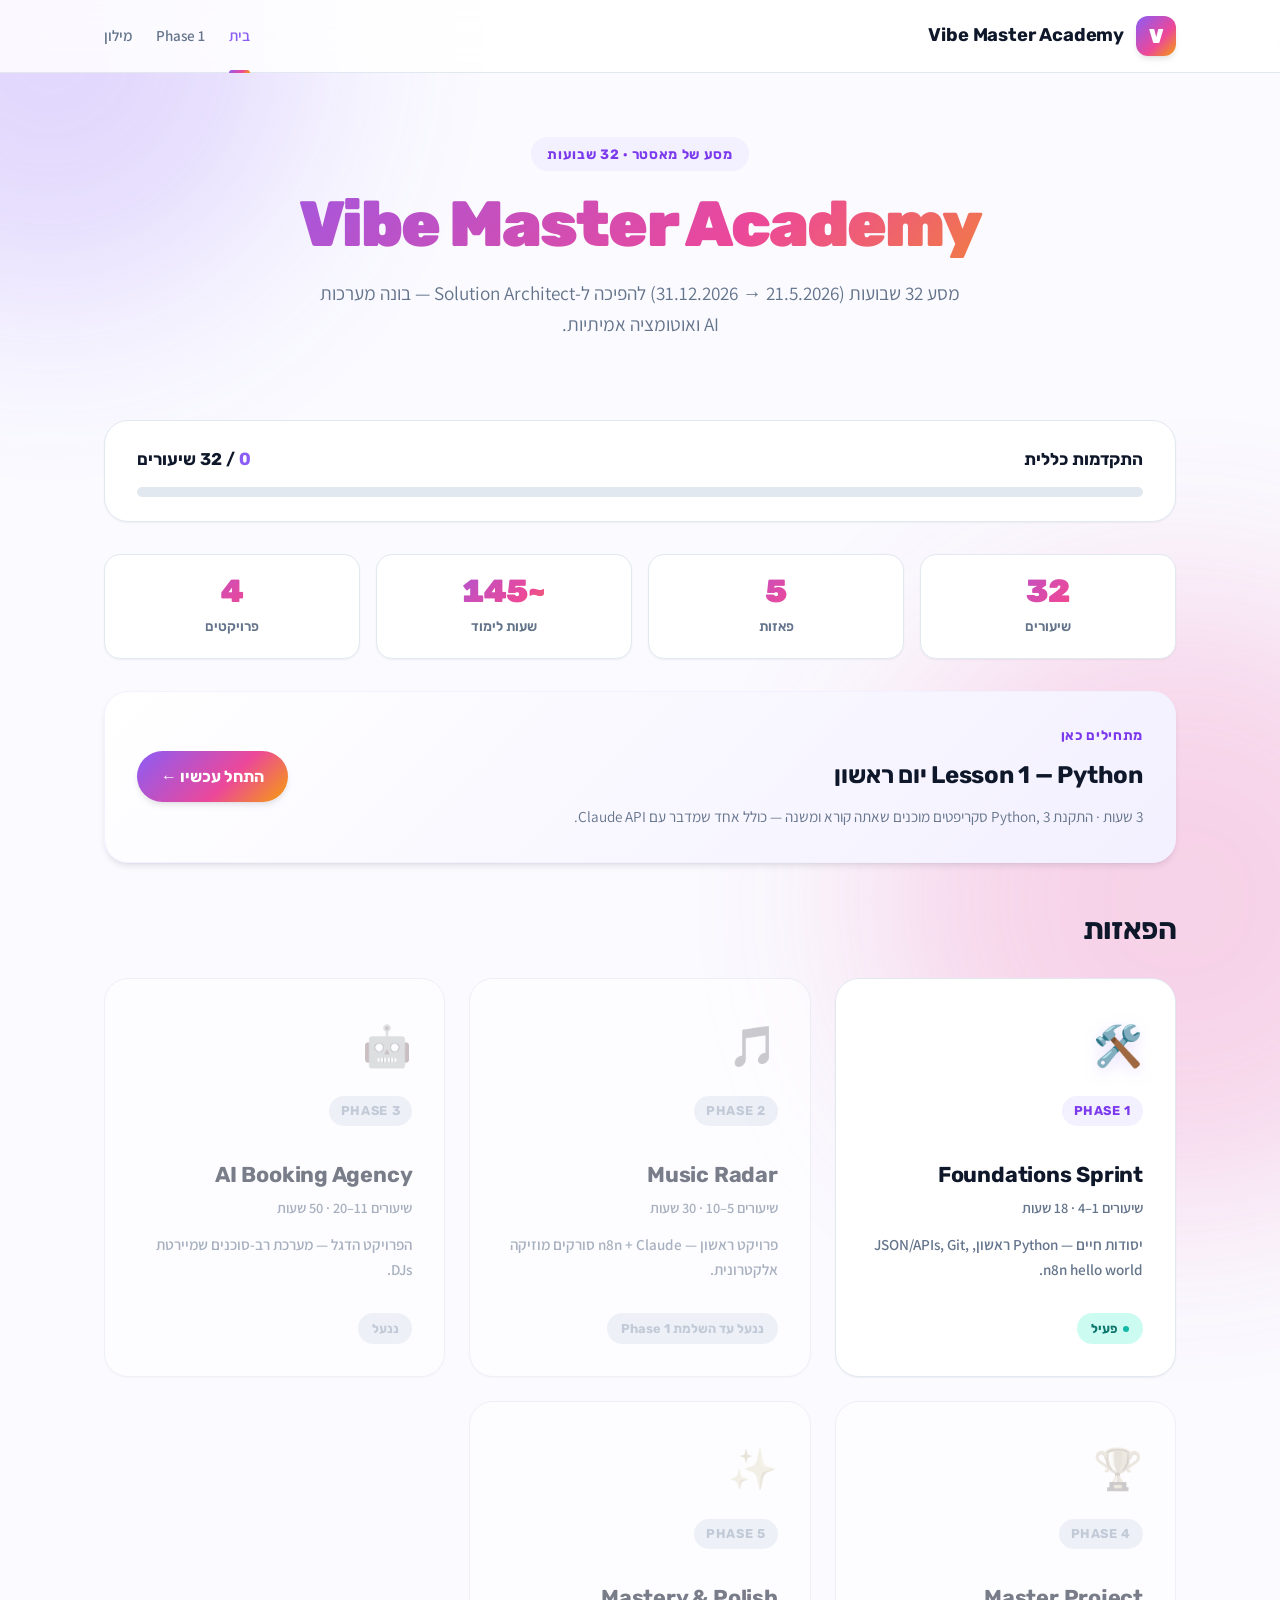
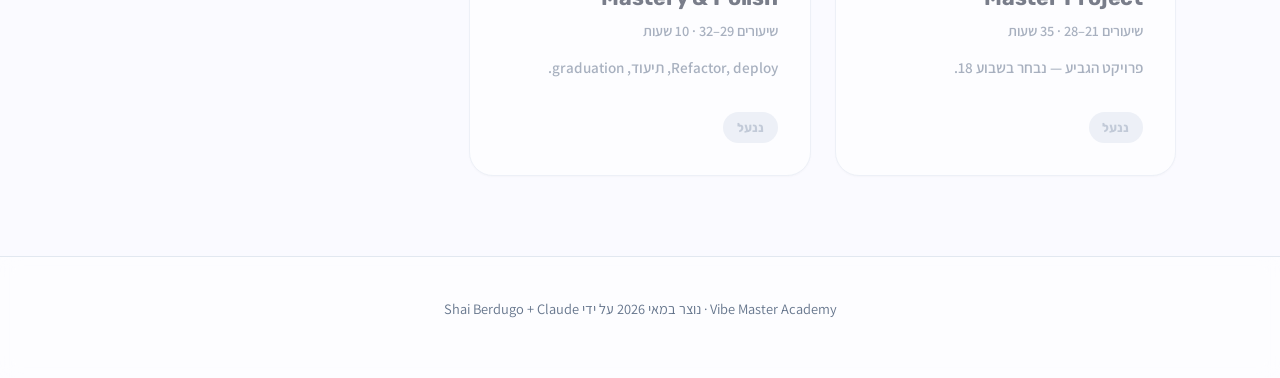
==== commit 1c4532de: "Lesson 1 rebuilt as vibe-coder day-one (~3 hours, was 5) Replaces drill-style fundamentals with 3 re" ====
--- a/index.html
+++ b/index.html
@@ -4,7 +4,7 @@
   <meta charset="UTF-8">
   <meta name="viewport" content="width=device-width, initial-scale=1.0">
   <title>Vibe Master Academy — מסע 32 שבועות</title>
-  <link rel="stylesheet" href="assets/css/styles.css?v=20260521-10">
+  <link rel="stylesheet" href="assets/css/styles.css?v=20260521-13">
 </head>
 <body>
 
@@ -64,7 +64,7 @@
       <div class="home-cta__text">
         <div class="home-cta__label">מתחילים כאן</div>
         <div class="home-cta__title">Lesson 1 — Python יום ראשון</div>
-        <div class="home-cta__desc">5 שעות · התקנת Python, משתנים, הסקריפט הראשון. הגרסה המעודכנת והאינטראקטיבית.</div>
+        <div class="home-cta__desc">3 שעות · התקנת Python, 3 סקריפטים מוכנים שאתה קורא ומשנה — כולל אחד שמדבר עם Claude API.</div>
       </div>
       <a href="phase-1/lesson-01.html" class="home-cta__btn">התחל עכשיו ←</a>
     </div>
@@ -76,7 +76,7 @@
         <span class="phase-card__icon">🛠️</span>
         <div class="phase-card__number">Phase 1</div>
         <h3 class="phase-card__title">Foundations Sprint</h3>
-        <div class="phase-card__meta">שיעורים 1–4 · 20 שעות</div>
+        <div class="phase-card__meta">שיעורים 1–4 · 18 שעות</div>
         <p class="phase-card__desc">יסודות חיים — Python ראשון, JSON/APIs, Git, n8n hello world.</p>
         <span class="phase-card__status phase-card__status--active">פעיל</span>
       </a>
@@ -127,6 +127,6 @@
     </div>
   </footer>
 
-  <script src="assets/js/app.js?v=20260521-10"></script>
+  <script src="assets/js/app.js?v=20260521-13"></script>
 </body>
 </html>
--- a/assets/css/styles.css
+++ b/assets/css/styles.css
@@ -2784,3 +2784,153 @@
     font-size: 0.74rem;
   }
 }
+
+/* ============================================
+   Batch M — Code block "where" variants
+   Beginners must instantly see "Terminal vs VS Code" without
+   reading the filename. Two modifiers + a "where" badge.
+   ============================================ */
+
+/* Terminal variant — keeps the dark macOS-Terminal feel (default look
+   already implements this). We add a "Terminal" badge and a $ prompt
+   prefix on the first line via a pseudo-class. */
+.code-block--terminal {
+  --cb-bg: #0f172a;
+  --cb-accent: #f87171;
+}
+
+.code-block--terminal .code-block__header {
+  background: linear-gradient(180deg, #1e293b, #0f172a);
+}
+
+/* Editor variant — VS Code-like: very dark monochrome, no traffic
+   lights (replaced with a file icon), softer header gradient. */
+.code-block--editor .code-block__header {
+  background: linear-gradient(180deg, #2d2d30, #1e1e1e);
+  border-bottom: 1px solid rgba(255, 255, 255, 0.06);
+}
+
+.code-block--editor .code-block__filename::before {
+  /* Replace traffic lights with a file-doc icon */
+  content: '📄';
+  background: transparent;
+  box-shadow: none;
+  width: auto;
+  height: auto;
+  margin-left: 0.5rem;
+  border-radius: 0;
+  font-size: 0.95em;
+}
+
+.code-block--editor pre {
+  background: #1e1e1e;
+}
+
+/* "Where" pill — a small badge that names the location inline in
+   the header. Visible on both variants if added in markup. */
+.code-block__where {
+  display: inline-flex;
+  align-items: center;
+  gap: 0.3rem;
+  font-family: var(--font-display);
+  font-size: 0.72rem;
+  font-weight: 700;
+  padding: 0.2rem 0.55rem;
+  border-radius: var(--radius-full);
+  text-transform: uppercase;
+  letter-spacing: 0.04em;
+  margin-right: auto; /* push toward the start of the header */
+  line-height: 1;
+}
+
+.code-block--terminal .code-block__where {
+  background: rgba(248, 113, 113, 0.15);
+  color: #fca5a5;
+  border: 1px solid rgba(248, 113, 113, 0.3);
+}
+
+.code-block--editor .code-block__where {
+  background: rgba(96, 165, 250, 0.15);
+  color: #93c5fd;
+  border: 1px solid rgba(96, 165, 250, 0.3);
+}
+
+/* Action lead-in line — a small Hebrew label rendered just above a
+   code block. Bold, colored to match the destination. */
+.do-here {
+  display: inline-flex;
+  align-items: center;
+  gap: 0.4rem;
+  font-family: var(--font-display);
+  font-weight: 700;
+  font-size: 0.95rem;
+  padding: 0.35rem 0.85rem;
+  border-radius: var(--radius-md);
+  margin: var(--space-3) 0 0.5rem;
+}
+
+.do-here--terminal {
+  background: #fee2e2;
+  color: #991b1b;
+  border-right: 3px solid #ef4444;
+}
+
+.do-here--terminal::before {
+  content: '>_';
+  font-family: var(--font-mono);
+  font-weight: 700;
+  background: #991b1b;
+  color: white;
+  padding: 0.1rem 0.45rem;
+  border-radius: var(--radius-sm);
+  font-size: 0.78em;
+}
+
+.do-here--editor {
+  background: #dbeafe;
+  color: #1e40af;
+  border-right: 3px solid #3b82f6;
+}
+
+.do-here--editor::before {
+  content: '📝';
+  font-size: 0.95em;
+}
+
+.do-here--output {
+  background: #d1fae5;
+  color: #065f46;
+  border-right: 3px solid #10b981;
+}
+
+.do-here--output::before {
+  content: '✓';
+  font-weight: 900;
+  background: #10b981;
+  color: white;
+  padding: 0.1rem 0.4rem;
+  border-radius: var(--radius-sm);
+  font-size: 0.75em;
+}
+
+/* Mobile — keep the labels readable but smaller */
+@media (max-width: 720px) {
+  .do-here {
+    font-size: 0.85rem;
+    padding: 0.3rem 0.7rem;
+    gap: 0.35rem;
+  }
+  .code-block__where {
+    font-size: 0.65rem;
+    padding: 0.15rem 0.45rem;
+  }
+}
+
+@media (max-width: 480px) {
+  .do-here {
+    font-size: 0.8rem;
+    padding: 0.25rem 0.6rem;
+    width: 100%;
+    justify-content: flex-start;
+  }
+}
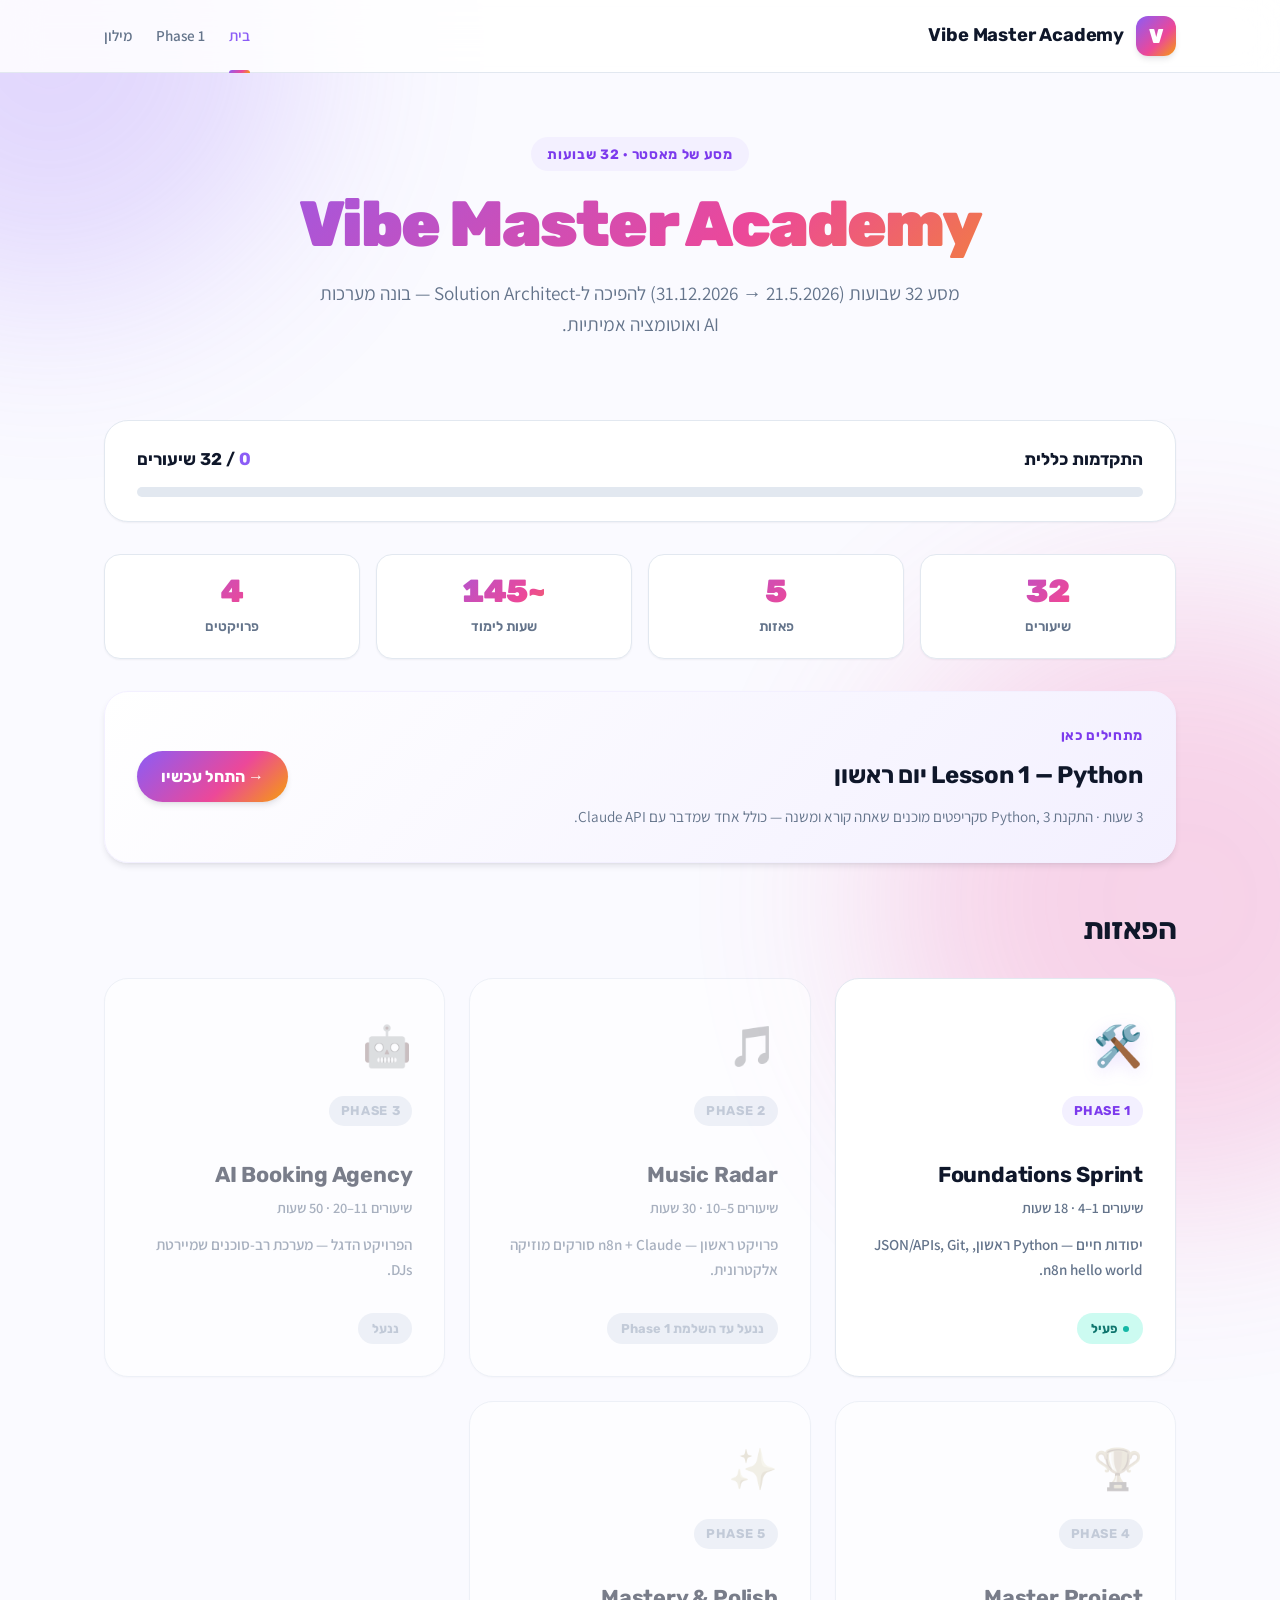
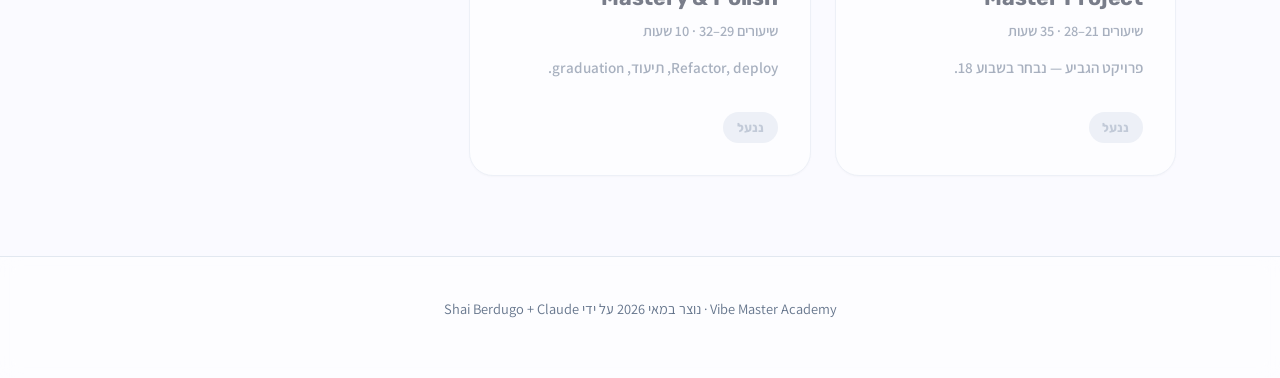
==== commit f4cec73e: "Progress UX: dynamic home CTA + full-card 'completed' visual Home CTA now points at the lowest-numbe" ====
--- a/index.html
+++ b/index.html
@@ -4,7 +4,7 @@
   <meta charset="UTF-8">
   <meta name="viewport" content="width=device-width, initial-scale=1.0">
   <title>Vibe Master Academy — מסע 32 שבועות</title>
-  <link rel="stylesheet" href="assets/css/styles.css?v=20260521-13">
+  <link rel="stylesheet" href="assets/css/styles.css?v=20260521-16">
 </head>
 <body>
 
@@ -127,6 +127,6 @@
     </div>
   </footer>
 
-  <script src="assets/js/app.js?v=20260521-13"></script>
+  <script src="assets/js/app.js?v=20260521-16"></script>
 </body>
 </html>
--- a/assets/css/styles.css
+++ b/assets/css/styles.css
@@ -1094,6 +1094,71 @@
   box-shadow: var(--shadow-lg);
   border-color: var(--color-primary-light);
   text-decoration: none;
+}
+
+/* Completed lesson card — full color wash, corner checkmark, green CTA.
+   No small badge — the whole card reads as "done" at a glance. */
+.lesson-card--completed {
+  position: relative;
+  border-color: var(--color-success);
+  background: linear-gradient(135deg, #ecfdf5 0%, #d1fae5 100%);
+  box-shadow: 0 4px 14px -6px rgba(16, 185, 129, 0.35);
+}
+
+.lesson-card--completed:hover {
+  border-color: var(--color-success);
+  box-shadow: 0 10px 22px -8px rgba(16, 185, 129, 0.45);
+}
+
+.lesson-card--completed::before {
+  content: '✓';
+  position: absolute;
+  top: var(--space-4);
+  inset-inline-start: var(--space-4);
+  width: 38px;
+  height: 38px;
+  background: var(--color-success);
+  color: #fff;
+  border-radius: var(--radius-full);
+  font-family: var(--font-display);
+  font-weight: 900;
+  font-size: 1.25rem;
+  display: flex;
+  align-items: center;
+  justify-content: center;
+  box-shadow: 0 4px 12px -2px rgba(16, 185, 129, 0.55);
+  z-index: 1;
+}
+
+.lesson-card--completed .lesson-card__number {
+  background: linear-gradient(135deg, var(--color-success) 0%, #059669 100%);
+  -webkit-background-clip: text;
+  -webkit-text-fill-color: transparent;
+  background-clip: text;
+}
+
+.lesson-card--completed .lesson-card__tag {
+  background: rgba(16, 185, 129, 0.15);
+  color: #047857;
+}
+
+.lesson-card--completed .lesson-card__cta {
+  color: var(--color-success);
+}
+
+/* Old per-card "הושלם ✓" badge is no longer injected; hide leftover DOM if cached. */
+.lesson-card__completion-badge {
+  display: none;
+}
+
+/* Completed state on the home CTA (all-32 case) — celebratory green tone. */
+.home-cta--complete {
+  background: linear-gradient(135deg, #ecfdf5 0%, #d1fae5 100%);
+  border-color: var(--color-success);
+}
+
+.home-cta--complete .home-cta__label {
+  color: #047857;
 }
 
 .lesson-card__num {
